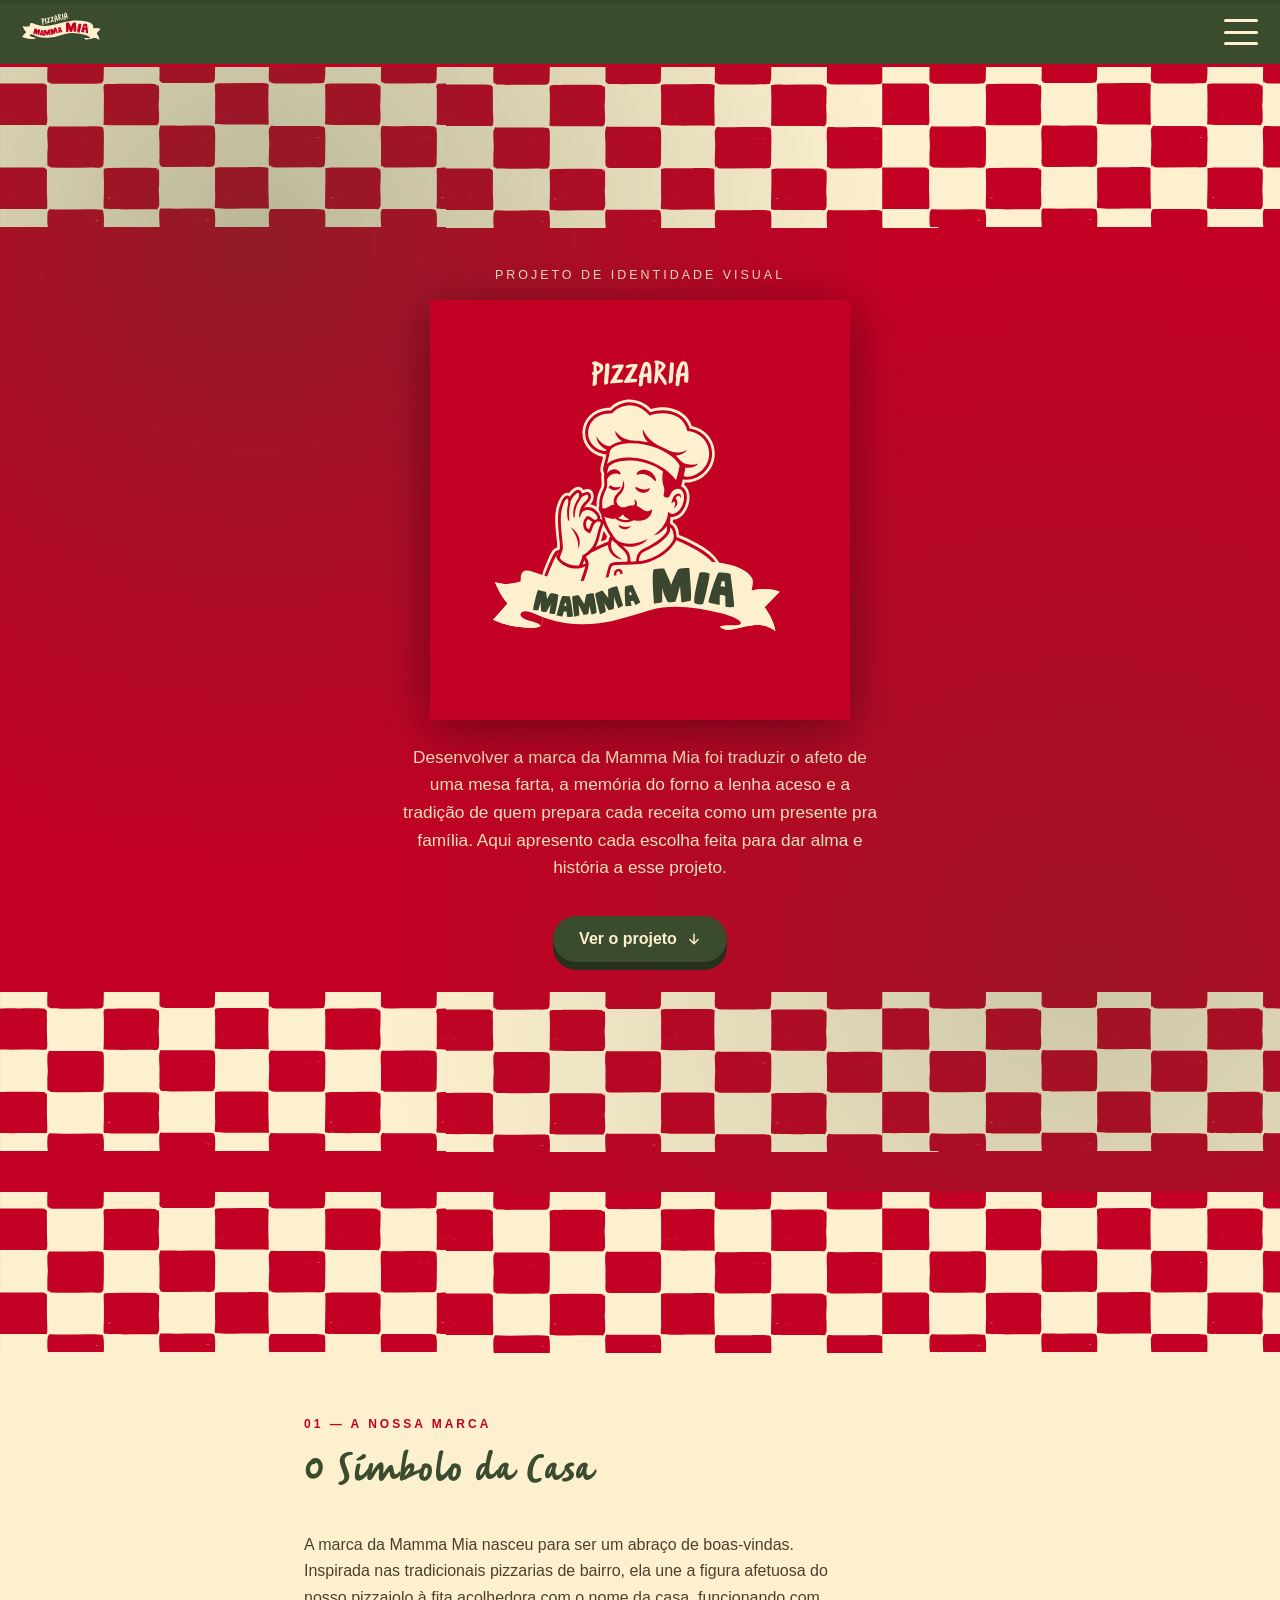
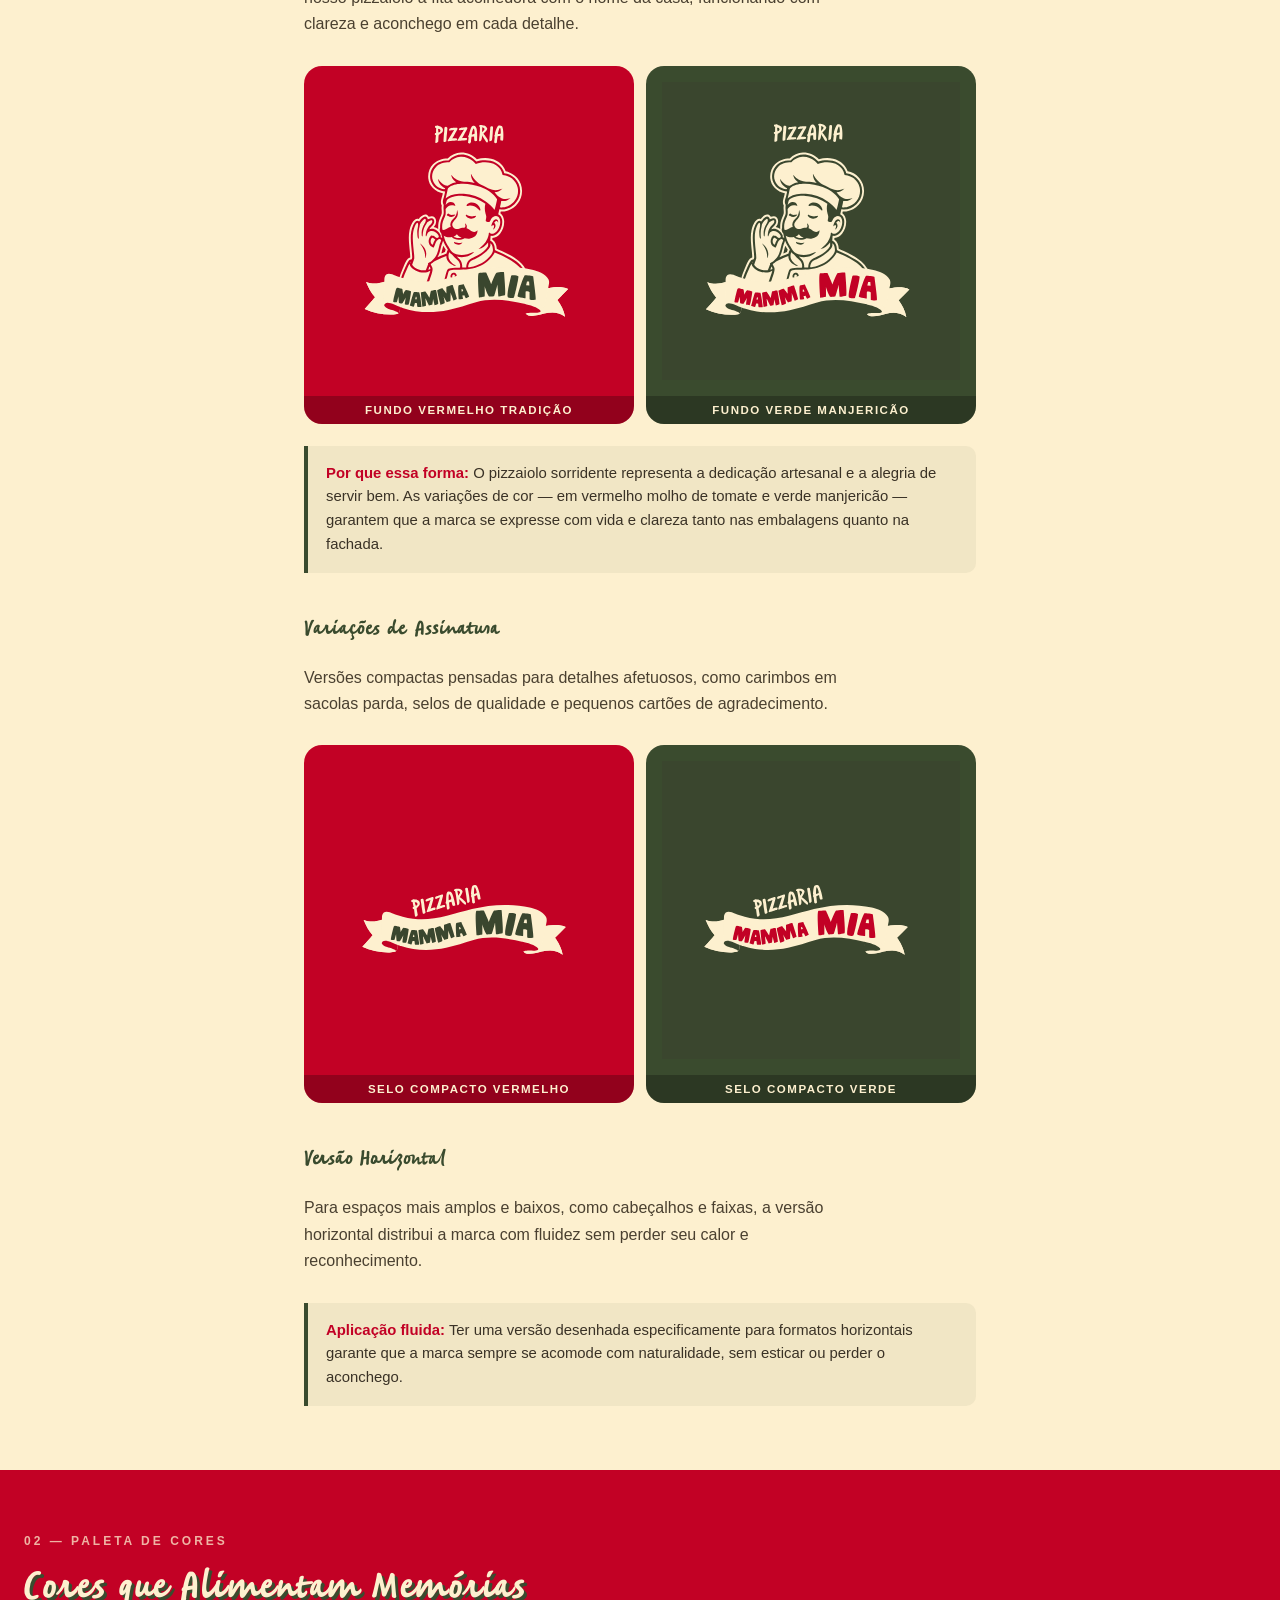
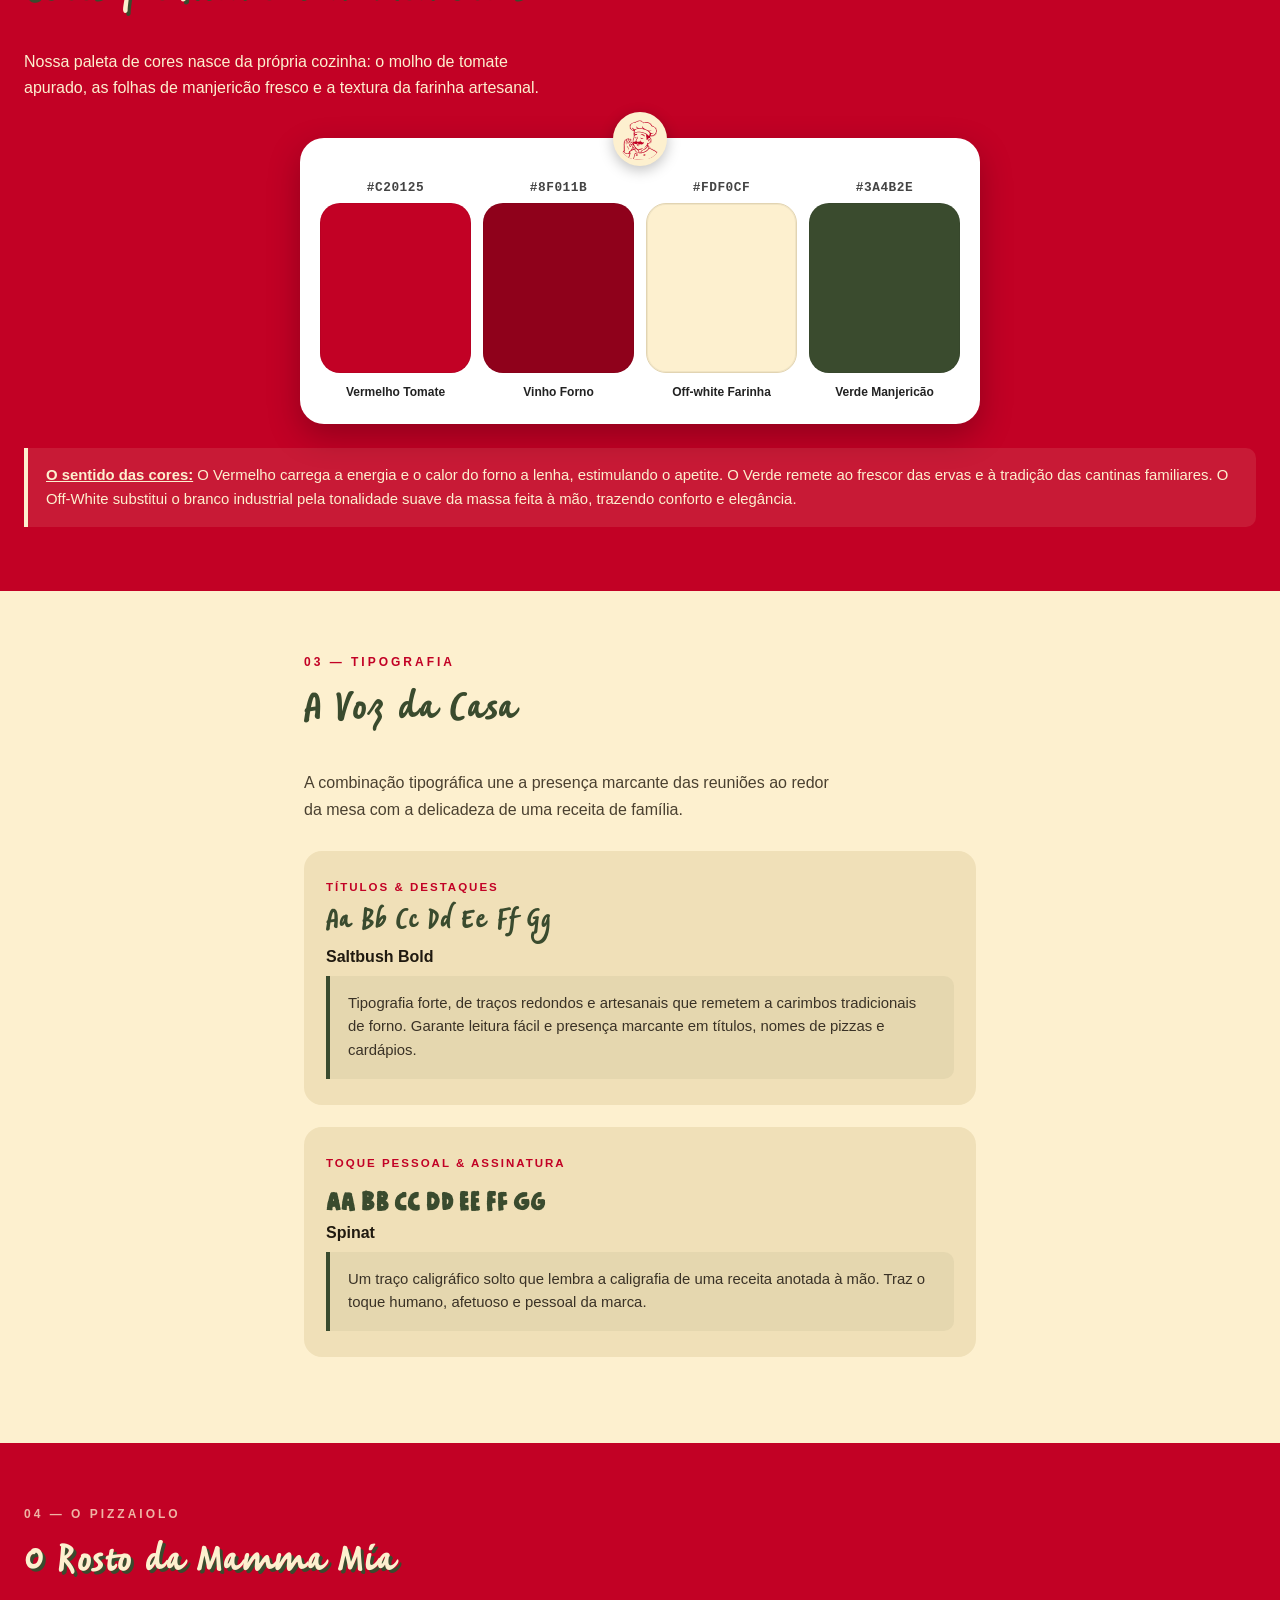
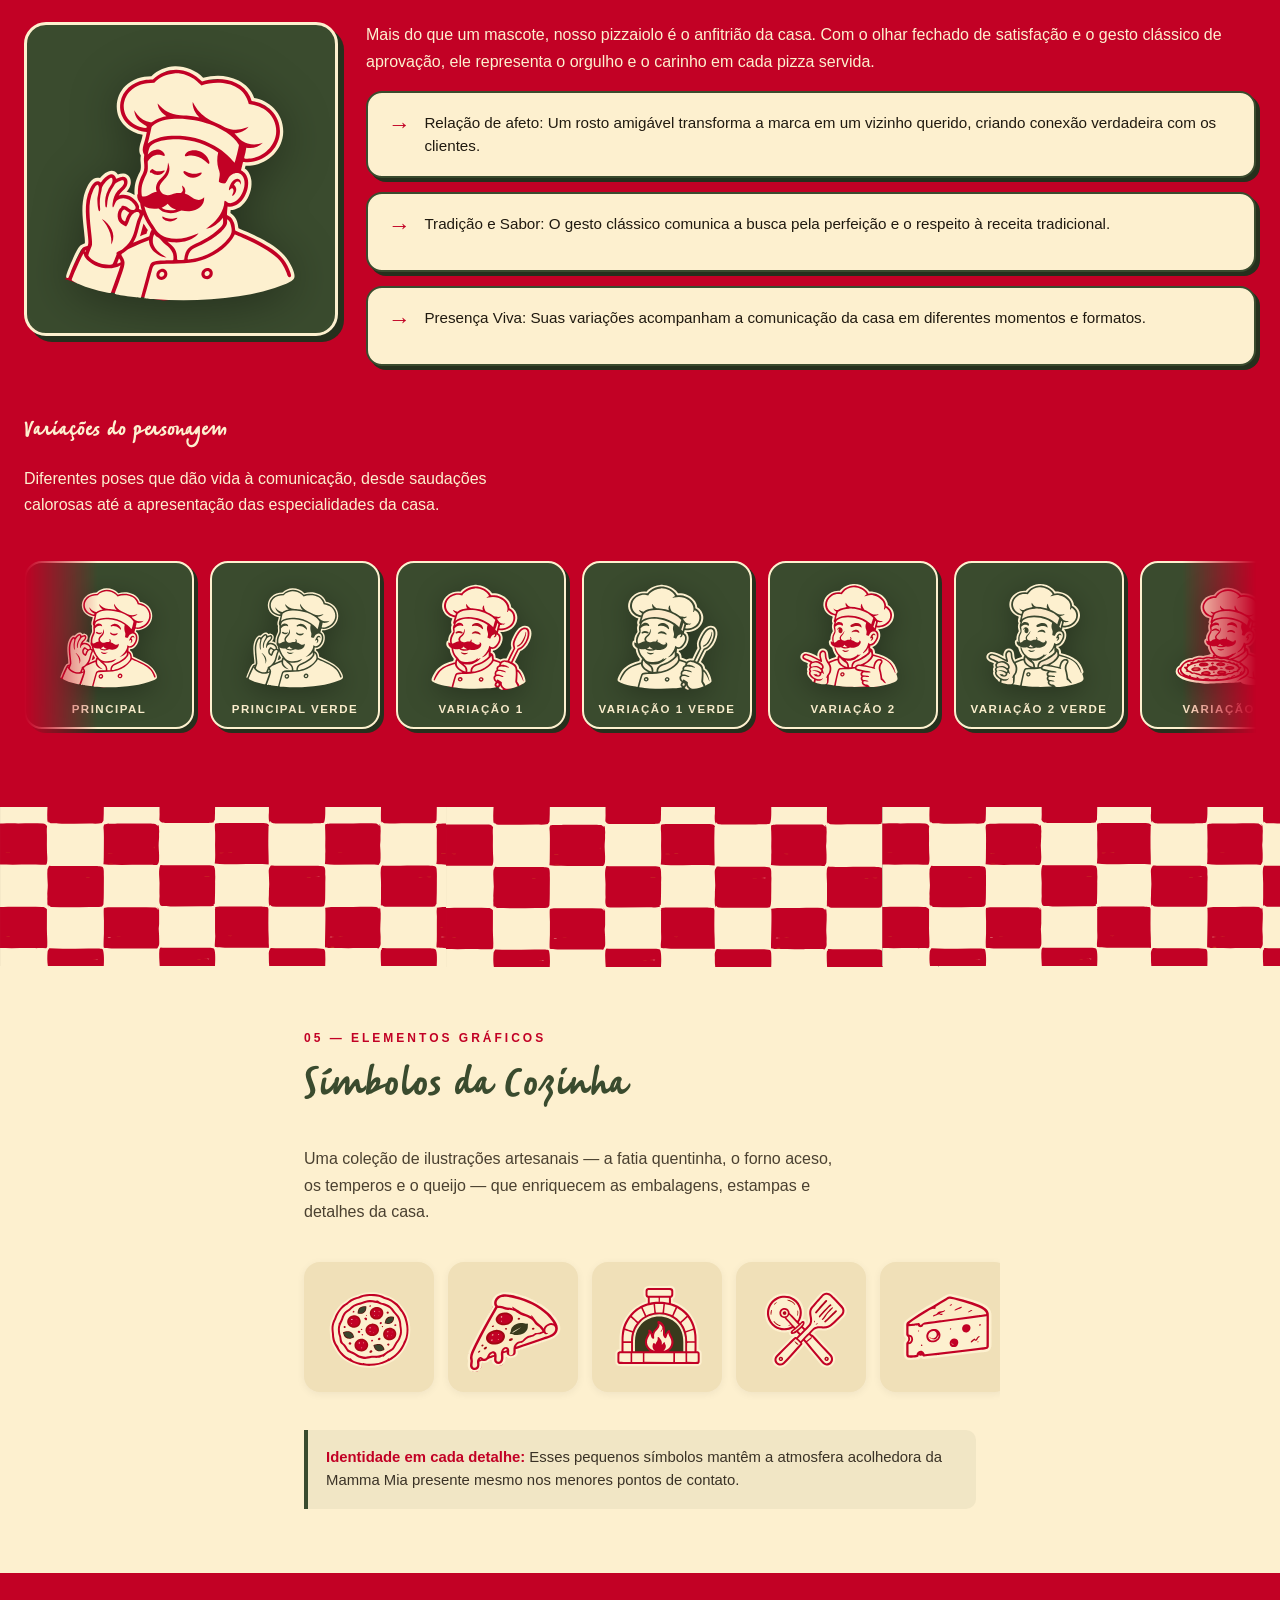
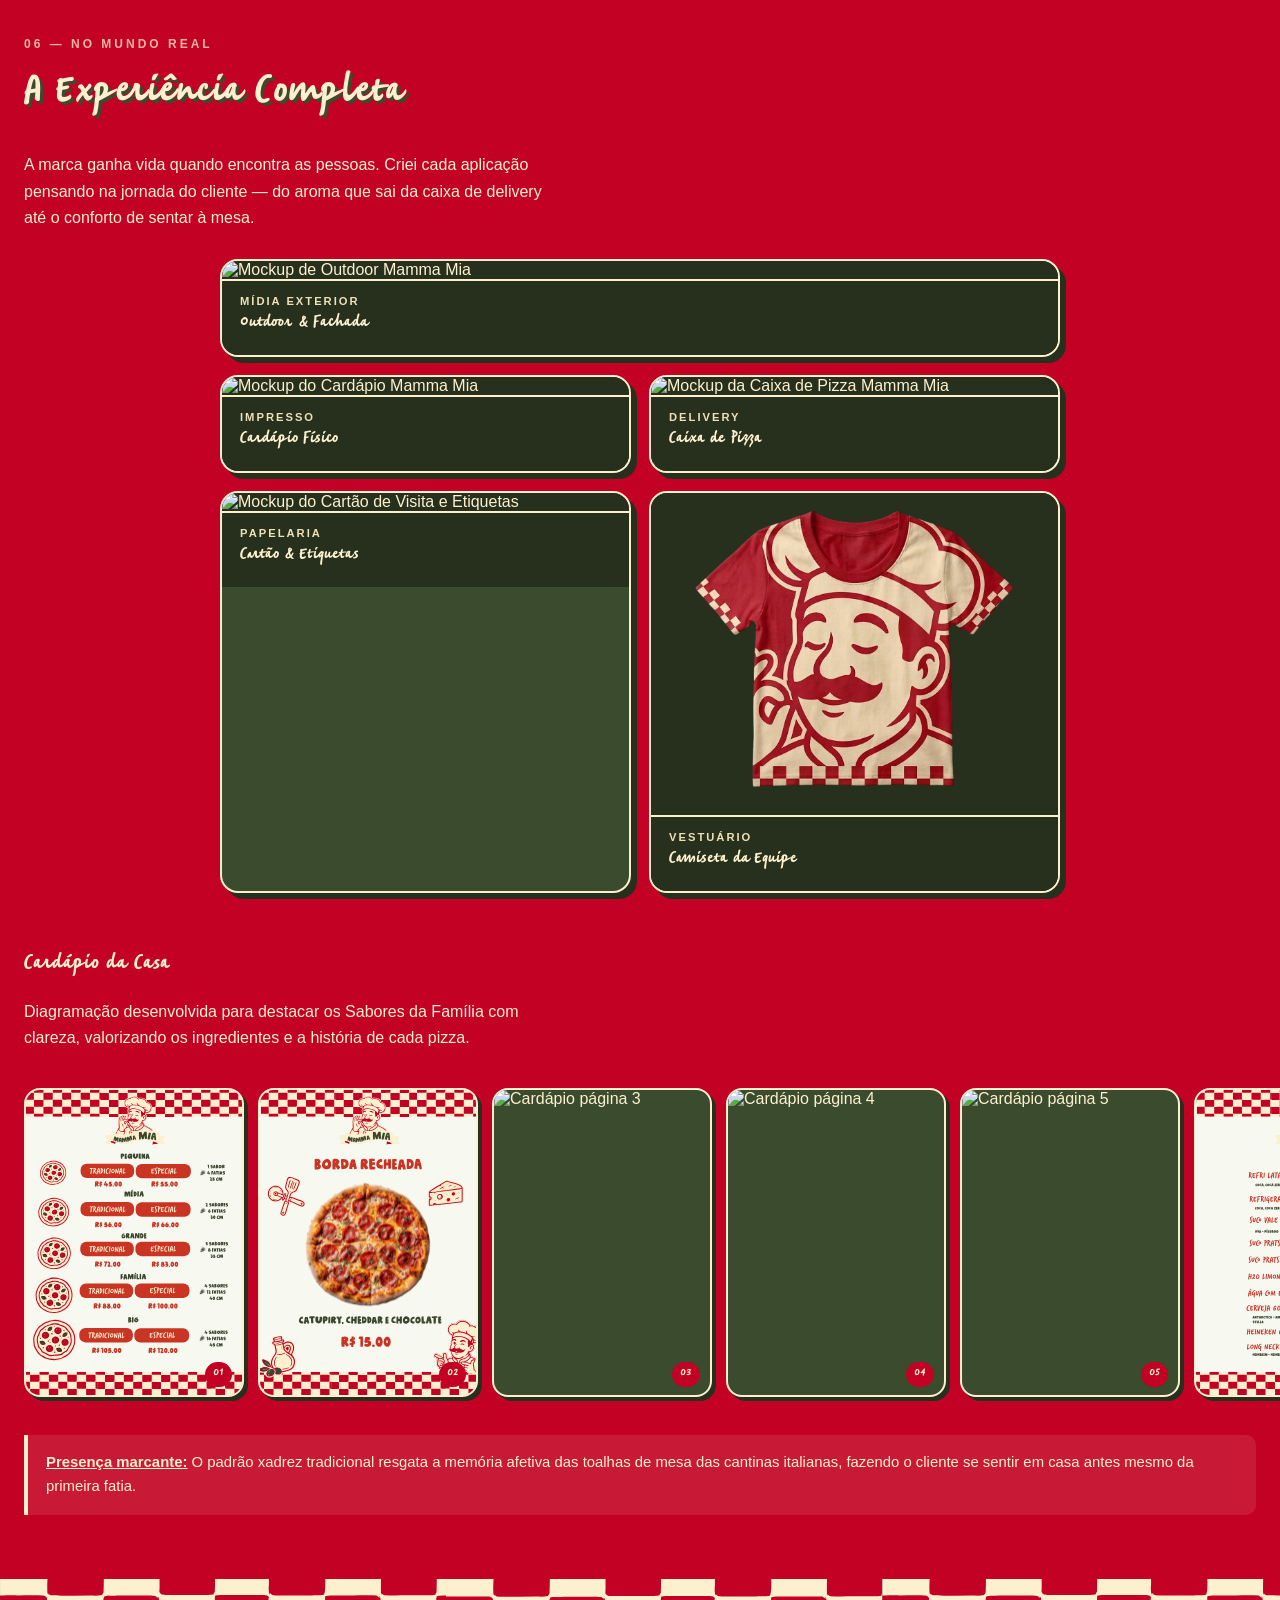
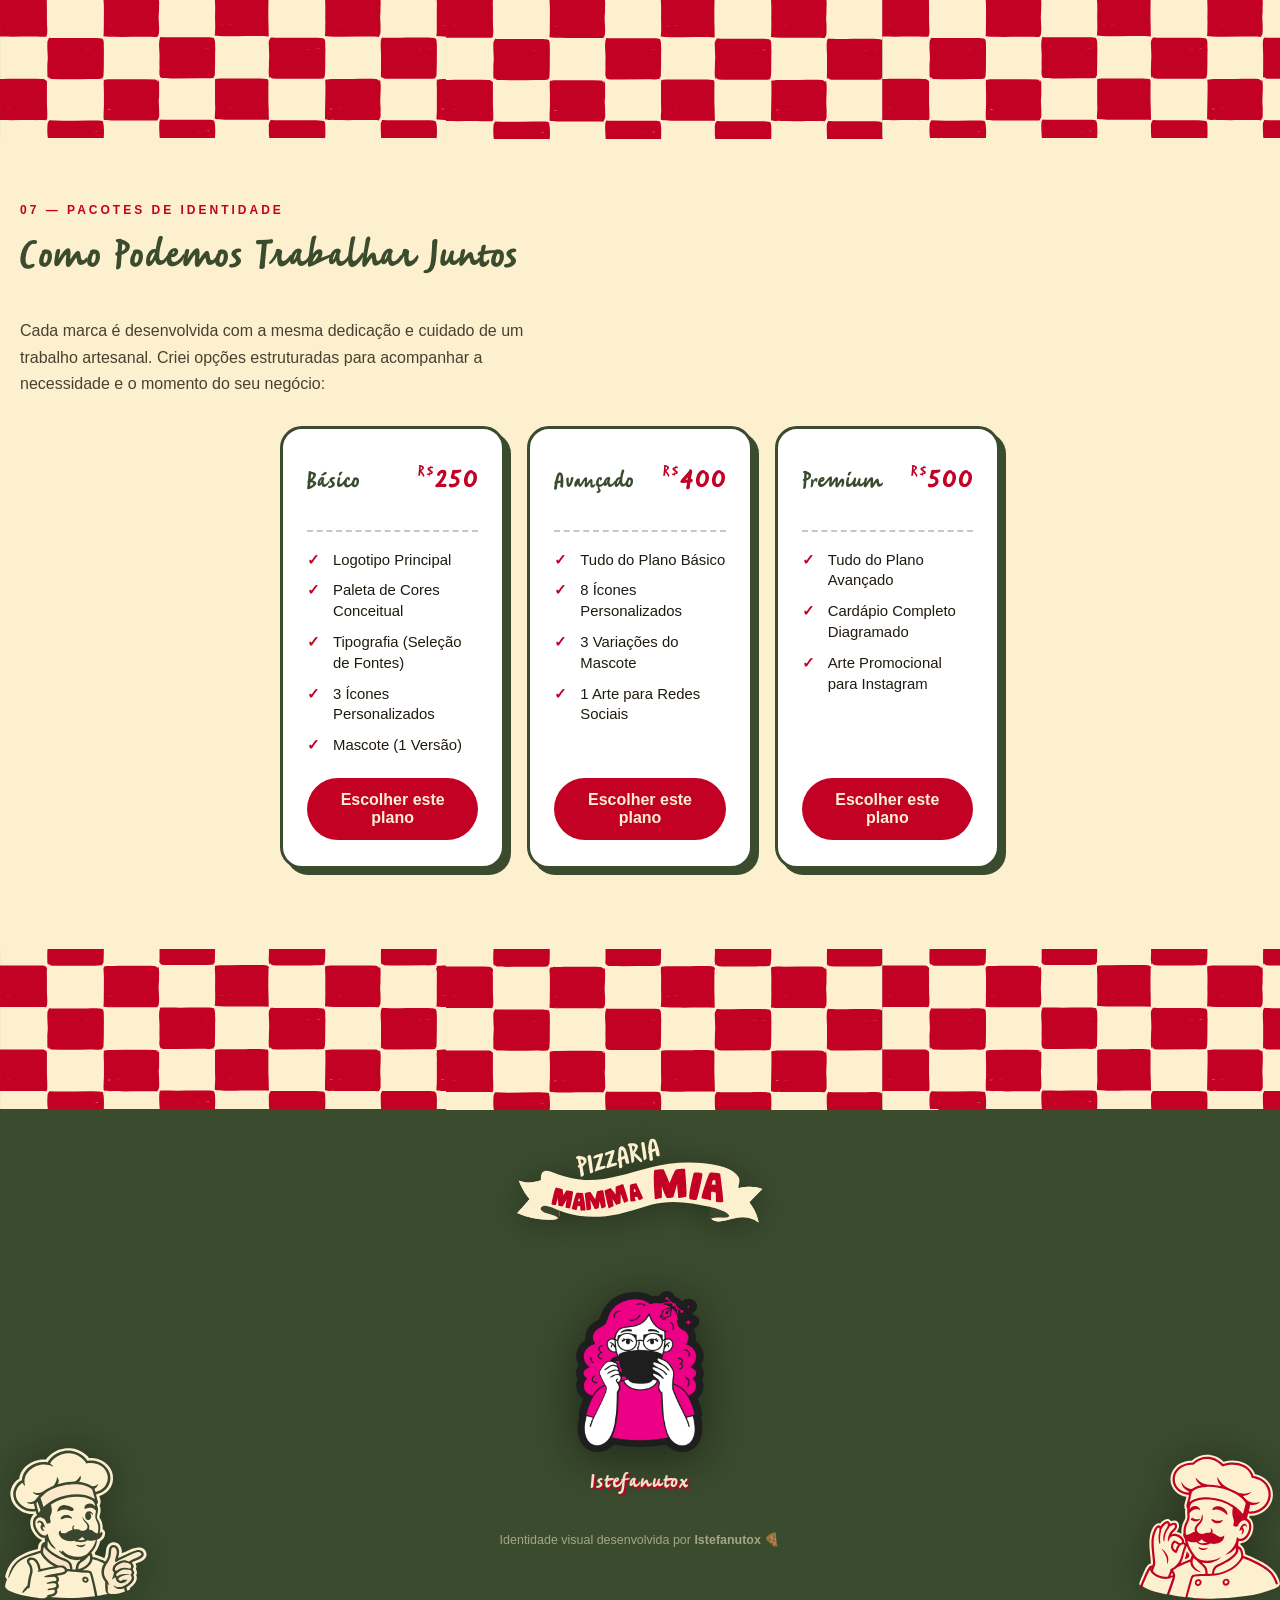
==== html/index.html @ 5969790a "first commit" ====
<!DOCTYPE html>
<html lang="pt-BR">
<head>
<meta charset="UTF-8">
<meta name="viewport" content="width=device-width, initial-scale=1.0, viewport-fit=cover">
<title>Mamma Mia — Identidade Visual</title>
<link rel="stylesheet" href="../css/styles.css">
</head>
<body>

<!-- barra de progresso de leitura -->
<div class="progress-bar"><div class="progress-fill" id="progressFill"></div></div>

<!-- NAV -->
<header class="nav">
  <a href="#intro" class="nav-brand">
    <img src="../imagens/variaçãoLogo2Componentes.svg" alt="Logo Mamma Mia" class="nav-brand-logo">
  </a>
  <button class="nav-toggle" id="navToggle" aria-label="Abrir menu">
    <span></span><span></span><span></span>
  </button>
</header>

<nav class="nav-drawer" id="navDrawer">
  <a href="#intro" data-nav>Intro</a>
  <a href="#logo" data-nav>Logo</a>
  <a href="#paleta" data-nav>Paleta</a>
  <a href="#fontes" data-nav>Fontes</a>
  <a href="#mascote" data-nav>Mascote</a>
  <a href="#simbolos" data-nav>Símbolos</a>
  <a href="#aplicacoes" data-nav>Aplicações</a>
  <a href="#planos" data-nav>Planos</a>
  <a href="#contato" data-nav>Contato</a>
</nav>

<!-- HERO -->
<section class="hero" id="intro">
  <div class="quadriculado-divider hero-quad-top">
    <img src="../imagens/quadriculado.svg" alt="Quadriculado oficial" class="quadriculado-img">
  </div>
  <div class="hero-content">
    <p class="eyebrow">Projeto de Identidade Visual</p>
    <div class="hero-title-wrap">
      <img src="../imagens/LogoPrincipal.svg" alt="Mamma Mia Logo" class="hero-main-logo">
    </div>
    <p class="hero-sub">Desenvolver a marca da Mamma Mia foi traduzir o afeto de uma mesa farta, a memória do forno a lenha aceso e a tradição de quem prepara cada receita como um presente pra família. Aqui apresento cada escolha feita para dar alma e história a esse projeto.</p>
    <a href="#logo" class="btn-scroll">
      <span>Ver o projeto</span>
      <svg width="14" height="14" viewBox="0 0 24 24" fill="none"><path d="M12 4v16m0 0l-7-7m7 7l7-7" stroke="currentColor" stroke-width="2.5" stroke-linecap="round"/></svg>
    </a>
  </div>
  <div class="quadriculado-divider hero-quad-bottom">
    <img src="../imagens/quadriculado.svg" alt="Quadriculado oficial" class="quadriculado-img">
  </div>
</section>

<!-- DIVISOR QUADRICULADO -->
<div class="quadriculado-divider">
  <img src="../imagens/quadriculado.svg" alt="faixa decorativa quadriculada" class="quadriculado-img">
</div>

<main>

<!-- LOGO PRINCIPAL -->
<section class="block" id="logo">
  <p class="section-eyebrow">01 — A Nossa Marca</p>
  <h2 class="section-title">O Símbolo da Casa</h2>
  <p class="section-text">A marca da Mamma Mia nasceu para ser um abraço de boas-vindas. Inspirada nas tradicionais pizzarias de bairro, ela une a figura afetuosa do nosso pizzaiolo à fita acolhedora com o nome da casa, funcionando com clareza e aconchego em cada detalhe.</p>

  <div class="split-frame">
    <div class="logo-frame light-bg">
      <img src="../imagens/LogoPrincipal.svg" alt="Logo Mamma Mia sobre fundo vermelho">
      <span class="frame-label">Fundo Vermelho Tradição</span>
    </div>
    <div class="logo-frame dark-bg">
      <img src="../imagens/LogoSecundária.svg" alt="Logo Mamma Mia sobre fundo verde">
      <span class="frame-label">Fundo Verde Manjericão</span>
    </div>
  </div>

  <p class="justificativa">
    <strong>Por que essa forma:</strong> O pizzaiolo sorridente representa a dedicação artesanal e a alegria de servir bem. As variações de cor — em vermelho molho de tomate e verde manjericão — garantem que a marca se expresse com vida e clareza tanto nas embalagens quanto na fachada.
  </p>

  <h3 class="sub-title">Variações de Assinatura</h3>
  <p class="section-text">Versões compactas pensadas para detalhes afetuosos, como carimbos em sacolas parda, selos de qualidade e pequenos cartões de agradecimento.</p>

  <div class="variacoes-grid">
    <div class="variacao-frame red-bg">
      <img src="../imagens/VariaçãodeLogo.svg" alt="Variação de logo — fundo vermelho">
      <span class="frame-label">Selo Compacto Vermelho</span>
    </div>
    <div class="variacao-frame green-bg">
      <img src="../imagens/Variaçãodelogo2.svg" alt="Variação de logo 2 — fundo verde">
      <span class="frame-label">Selo Compacto Verde</span>
    </div>
  </div>

  <h3 class="sub-title">Versão Horizontal</h3>
  <p class="section-text">Para espaços mais amplos e baixos, como cabeçalhos e faixas, a versão horizontal distribui a marca com fluidez sem perder seu calor e reconhecimento.</p>

  <p class="justificativa">
    <strong>Aplicação fluida:</strong> Ter uma versão desenhada especificamente para formatos horizontais garante que a marca sempre se acomode com naturalidade, sem esticar ou perder o aconchego.
  </p>
</section>

<!-- PALETA -->
<section class="block alt" id="paleta">
  <p class="section-eyebrow">02 — Paleta de Cores</p>
  <h2 class="section-title">Cores que Alimentam Memórias</h2>
  <p class="section-text">Nossa paleta de cores nasce da própria cozinha: o molho de tomate apurado, as folhas de manjericão fresco e a textura da farinha artesanal.</p>

  <div class="palette-card-wrapper">
    <div class="palette-avatar">
      <img src="../imagens/PersonagemPrincipal.svg" alt="Mascote Pizzaiolo Mamma Mia">
    </div>
    <div class="palette-card">
      <div class="palette-columns">
        <div class="palette-col">
          <span class="palette-code">#C20125</span>
          <div class="palette-pill" style="background:#C20125"></div>
          <span class="palette-name">Vermelho Tomate</span>
        </div>
        <div class="palette-col">
          <span class="palette-code">#8F011B</span>
          <div class="palette-pill" style="background:#8F011B"></div>
          <span class="palette-name">Vinho Forno</span>
        </div>
        <div class="palette-col">
          <span class="palette-code">#FDF0CF</span>
          <div class="palette-pill" style="background:#FDF0CF; border: 1px solid #e2d4b2;"></div>
          <span class="palette-name">Off-white Farinha</span>
        </div>
        <div class="palette-col">
          <span class="palette-code">#3A4B2E</span>
          <div class="palette-pill" style="background:#3A4B2E"></div>
          <span class="palette-name">Verde Manjericão</span>
        </div>
      </div>
    </div>
  </div>

  <p class="justificativa">
    <strong>O sentido das cores:</strong> O Vermelho carrega a energia e o calor do forno a lenha, estimulando o apetite. O Verde remete ao frescor das ervas e à tradição das cantinas familiares. O Off-White substitui o branco industrial pela tonalidade suave da massa feita à mão, trazendo conforto e elegância.
  </p>
</section>

<!-- FONTES -->
<section class="block" id="fontes">
  <p class="section-eyebrow">03 — Tipografia</p>
  <h2 class="section-title">A Voz da Casa</h2>
  <p class="section-text">A combinação tipográfica une a presença marcante das reuniões ao redor da mesa com a delicadeza de uma receita de família.</p>

  <div class="type-card">
    <span class="type-tag">Títulos & Destaques</span>
    <p class="type-sample saltbush">Aa Bb Cc Dd Ee Ff Gg</p>
    <p class="type-name">Saltbush Bold</p>
    <p class="justificativa">Tipografia forte, de traços redondos e artesanais que remetem a carimbos tradicionais de forno. Garante leitura fácil e presença marcante em títulos, nomes de pizzas e cardápios.</p>
  </div>

  <div class="type-card">
    <span class="type-tag">Toque Pessoal & Assinatura</span>
    <p class="type-sample spinat">Aa Bb Cc Dd Ee Ff Gg</p>
    <p class="type-name">Spinat</p>
    <p class="justificativa">Um traço caligráfico solto que lembra a caligrafia de uma receita anotada à mão. Traz o toque humano, afetuoso e pessoal da marca.</p>
  </div>
</section>

<!-- MASCOTE -->
<section class="block alt" id="mascote">
  <p class="section-eyebrow">04 — O Pizzaiolo</p>
  <h2 class="section-title">O Rosto da Mamma Mia</h2>

  <!-- Personagem principal destacado -->
  <div class="mascote-hero">
    <div class="mascote-main-wrap">
      <img src="../imagens/PersonagemPrincipal.svg" alt="Chef mascote da Mamma Mia — versão principal" class="mascote-main-img">
    </div>
    <div class="mascote-main-info">
      <p class="mascote-desc">Mais do que um mascote, nosso pizzaiolo é o anfitrião da casa. Com o olhar fechado de satisfação e o gesto clássico de aprovação, ele representa o orgulho e o carinho em cada pizza servida.</p>
      <div class="reason-grid">
        <div class="reason-card">
          <span class="reason-num">→</span>
          <p>Relação de afeto: Um rosto amigável transforma a marca em um vizinho querido, criando conexão verdadeira com os clientes.</p>
        </div>
        <div class="reason-card">
          <span class="reason-num">→</span>
          <p>Tradição e Sabor: O gesto clássico comunica a busca pela perfeição e o respeito à receita tradicional.</p>
        </div>
        <div class="reason-card">
          <span class="reason-num">→</span>
          <p>Presença Viva: Suas variações acompanham a comunicação da casa em diferentes momentos e formatos.</p>
        </div>
      </div>
    </div>
  </div>

  <!-- Variações do mascote em carrossel infinito -->
  <h3 class="sub-title">Variações do personagem</h3>
  <p class="section-text" style="color:var(--cream);">Diferentes poses que dão vida à comunicação, desde saudações calorosas até a apresentação das especialidades da casa.</p>

  <div class="mascote-infinite-carousel">
    <div class="mascote-infinite-track">
      <!-- Conjunto 1 -->
      <div class="mascote-card">
        <img src="../imagens/PersonagemPrincipal.svg" alt="Mascote Principal">
        <span class="mascote-label">Principal</span>
      </div>
      <div class="mascote-card">
        <img src="../imagens/PersonagemPrincipalVerde.svg" alt="Mascote Principal Verde">
        <span class="mascote-label">Principal Verde</span>
      </div>
      <div class="mascote-card">
        <img src="../imagens/PersonagemVariação1.svg" alt="Mascote Variação 1">
        <span class="mascote-label">Variação 1</span>
      </div>
      <div class="mascote-card">
        <img src="../imagens/PersonagemVariação1Verde.svg" alt="Mascote Variação 1 Verde">
        <span class="mascote-label">Variação 1 Verde</span>
      </div>
      <div class="mascote-card">
        <img src="../imagens/PersonagemVariação2.svg" alt="Mascote Variação 2">
        <span class="mascote-label">Variação 2</span>
      </div>
      <div class="mascote-card">
        <img src="../imagens/PersonagemVariação2Verde.svg" alt="Mascote Variação 2 Verde">
        <span class="mascote-label">Variação 2 Verde</span>
      </div>
      <div class="mascote-card">
        <img src="../imagens/PersonagemVariação3.svg" alt="Mascote Variação 3">
        <span class="mascote-label">Variação 3</span>
      </div>
      <div class="mascote-card">
        <img src="../imagens/PersonagemVariação3Verde.svg" alt="Mascote Variação 3 Verde">
        <span class="mascote-label">Variação 3 Verde</span>
      </div>

      <!-- Conjunto 2 (Duplicado para loop contínuo e infinito) -->
      <div class="mascote-card" aria-hidden="true">
        <img src="../imagens/PersonagemPrincipal.svg" alt="">
        <span class="mascote-label">Principal</span>
      </div>
      <div class="mascote-card" aria-hidden="true">
        <img src="../imagens/PersonagemPrincipalVerde.svg" alt="">
        <span class="mascote-label">Principal Verde</span>
      </div>
      <div class="mascote-card" aria-hidden="true">
        <img src="../imagens/PersonagemVariação1.svg" alt="">
        <span class="mascote-label">Variação 1</span>
      </div>
      <div class="mascote-card" aria-hidden="true">
        <img src="../imagens/PersonagemVariação1Verde.svg" alt="">
        <span class="mascote-label">Variação 1 Verde</span>
      </div>
      <div class="mascote-card" aria-hidden="true">
        <img src="../imagens/PersonagemVariação2.svg" alt="">
        <span class="mascote-label">Variação 2</span>
      </div>
      <div class="mascote-card" aria-hidden="true">
        <img src="../imagens/PersonagemVariação2Verde.svg" alt="">
        <span class="mascote-label">Variação 2 Verde</span>
      </div>
      <div class="mascote-card" aria-hidden="true">
        <img src="../imagens/PersonagemVariação3.svg" alt="">
        <span class="mascote-label">Variação 3</span>
      </div>
      <div class="mascote-card" aria-hidden="true">
        <img src="../imagens/PersonagemVariação3Verde.svg" alt="">
        <span class="mascote-label">Variação 3 Verde</span>
      </div>
    </div>
  </div>
</section>

<!-- DIVISOR QUADRICULADO -->
<div class="quadriculado-divider">
  <img src="../imagens/quadriculado.svg" alt="faixa decorativa quadriculada" class="quadriculado-img">
</div>

<!-- SÍMBOLOS DE APOIO -->
<section class="block" id="simbolos">
  <p class="section-eyebrow">05 — Elementos Gráficos</p>
  <h2 class="section-title">Símbolos da Cozinha</h2>
  <p class="section-text">Uma coleção de ilustrações artesanais — a fatia quentinha, o forno aceso, os temperos e o queijo — que enriquecem as embalagens, estampas e detalhes da casa.</p>

  <div class="simbolos-scroll">
    <div class="simbolos-track">
      <div class="simbolo-item"><img src="../imagens/SimboloApoio1.svg" alt="Símbolo de apoio 1"></div>
      <div class="simbolo-item"><img src="../imagens/SimboloApoio2.svg" alt="Símbolo de apoio 2"></div>
      <div class="simbolo-item"><img src="../imagens/SimboloApoio3.svg" alt="Símbolo de apoio 3"></div>
      <div class="simbolo-item"><img src="../imagens/SimboloApoio4.svg" alt="Símbolo de apoio 4"></div>
      <div class="simbolo-item"><img src="../imagens/SimboloApoio5.svg" alt="Símbolo de apoio 5"></div>
      <div class="simbolo-item"><img src="../imagens/SimboloApoio6.svg" alt="Símbolo de apoio 6"></div>
      <div class="simbolo-item"><img src="../imagens/SimboloApoio7.svg" alt="Símbolo de apoio 7"></div>
      <div class="simbolo-item"><img src="../imagens/SimboloApoio8.svg" alt="Símbolo de apoio 8"></div>
      <div class="simbolo-item"><img src="../imagens/SimboloApoio9.svg" alt="Símbolo de apoio 9"></div>
      <div class="simbolo-item"><img src="../imagens/Simboloapoio10.svg" alt="Símbolo de apoio 10"></div>
      <div class="simbolo-item"><img src="../imagens/SimboloApoio11.svg" alt="Símbolo de apoio 11"></div>
    </div>
  </div>

  <p class="justificativa">
    <strong>Identidade em cada detalhe:</strong> Esses pequenos símbolos mantêm a atmosfera acolhedora da Mamma Mia presente mesmo nos menores pontos de contato.
  </p>
</section>

<!-- APLICAÇÕES & MOCKUPS -->
<section class="block alt" id="aplicacoes">
  <p class="section-eyebrow">06 — No Mundo Real</p>
  <h2 class="section-title">A Experiência Completa</h2>
  <p class="section-text" style="color:var(--cream);">A marca ganha vida quando encontra as pessoas. Criei cada aplicação pensando na jornada do cliente — do aroma que sai da caixa de delivery até o conforto de sentar à mesa.</p>

  <div class="mockups-showcase">
    <!-- Mockup de destaque (Outdoor) -->
    <div class="mockup-card wide">
      <div class="mockup-img-wrap">
        <img src="../imagens/outdoor.png" alt="Mockup de Outdoor Mamma Mia" class="mockup-img" loading="lazy">
      </div>
      <div class="mockup-caption">
        <span class="mockup-tag">Mídia Exterior</span>
        <span class="mockup-title">Outdoor & Fachada</span>
      </div>
    </div>

    <!-- Grade com os outros 4 mockups -->
    <div class="mockups-grid-2x2">
      <div class="mockup-card">
        <div class="mockup-img-wrap">
          <img src="../imagens/cardápio.png" alt="Mockup do Cardápio Mamma Mia" class="mockup-img" loading="lazy">
        </div>
        <div class="mockup-caption">
          <span class="mockup-tag">Impresso</span>
          <span class="mockup-title">Cardápio Físico</span>
        </div>
      </div>

      <div class="mockup-card">
        <div class="mockup-img-wrap">
          <img src="../imagens/caixaPizza.png" alt="Mockup da Caixa de Pizza Mamma Mia" class="mockup-img" loading="lazy">
        </div>
        <div class="mockup-caption">
          <span class="mockup-tag">Delivery</span>
          <span class="mockup-title">Caixa de Pizza</span>
        </div>
      </div>

      <div class="mockup-card">
        <div class="mockup-img-wrap">
          <img src="../imagens/cartão.png" alt="Mockup do Cartão de Visita e Etiquetas" class="mockup-img" loading="lazy">
        </div>
        <div class="mockup-caption">
          <span class="mockup-tag">Papelaria</span>
          <span class="mockup-title">Cartão & Etiquetas</span>
        </div>
      </div>

      <div class="mockup-card">
        <div class="mockup-img-wrap">
          <img src="../imagens/camiseta.png" alt="Mockup de Camiseta Mamma Mia" class="mockup-img" loading="lazy">
        </div>
        <div class="mockup-caption">
          <span class="mockup-tag">Vestuário</span>
          <span class="mockup-title">Camiseta da Equipe</span>
        </div>
      </div>
    </div>
  </div>

  <!-- Cardápios SVG em grade -->
  <h3 class="sub-title" style="color:var(--cream); margin-top:54px;">Cardápio da Casa</h3>
  <p class="section-text" style="color:var(--cream);">Diagramação desenvolvida para destacar os Sabores da Família com clareza, valorizando os ingredientes e a história de cada pizza.</p>

  <div class="cardapio-scroll">
    <div class="cardapio-track">
      <div class="cardapio-item">
        <img src="../imagens/Cardápio1.svg" alt="Cardápio página 1">
        <span class="cardapio-num">01</span>
      </div>
      <div class="cardapio-item">
        <img src="../imagens/Cardápio2.svg" alt="Cardápio página 2">
        <span class="cardapio-num">02</span>
      </div>
      <div class="cardapio-item">
        <img src="../imagens/Cardápio3.svg" alt="Cardápio página 3">
        <span class="cardapio-num">03</span>
      </div>
      <div class="cardapio-item">
        <img src="../imagens/Cardápio4.svg" alt="Cardápio página 4">
        <span class="cardapio-num">04</span>
      </div>
      <div class="cardapio-item">
        <img src="../imagens/Cardápio5.svg" alt="Cardápio página 5">
        <span class="cardapio-num">05</span>
      </div>
      <div class="cardapio-item">
        <img src="../imagens/Cardápio6.svg" alt="Cardápio página 6">
        <span class="cardapio-num">06</span>
      </div>
      <div class="cardapio-item">
        <img src="../imagens/Cardápio7.svg" alt="Cardápio página 7">
        <span class="cardapio-num">07</span>
      </div>
    </div>
  </div>

  <p class="justificativa">
    <strong>Presença marcante:</strong> O padrão xadrez tradicional resgata a memória afetiva das toalhas de mesa das cantinas italianas, fazendo o cliente se sentir em casa antes mesmo da primeira fatia.
  </p>
</section>

<!-- DIVISOR QUADRICULADO -->
<div class="quadriculado-divider">
  <img src="../imagens/quadriculado.svg" alt="faixa decorativa quadriculada" class="quadriculado-img">
</div>

<!-- PLANOS -->
<section class="block plans" id="planos">
  <p class="section-eyebrow">07 — Pacotes de Identidade</p>
  <h2 class="section-title">Como Podemos Trabalhar Juntos</h2>
  <p class="section-text">Cada marca é desenvolvida com a mesma dedicação e cuidado de um trabalho artesanal. Criei opções estruturadas para acompanhar a necessidade e o momento do seu negócio:</p>

  <div class="plan-cards">

    <div class="plan-card">
      <div class="plan-head">
        <span class="plan-name">Básico</span>
        <span class="plan-price"><small>R$</small>250</span>
      </div>
      <ul class="plan-list">
        <li>Logotipo Principal</li>
        <li>Paleta de Cores Conceitual</li>
        <li>Tipografia (Seleção de Fontes)</li>
        <li>3 Ícones Personalizados</li>
        <li>Mascote (1 Versão)</li>
      </ul>
      <a href="#contato" class="plan-cta">Escolher este plano</a>
    </div>

    <div class="plan-card">
      <div class="plan-head">
        <span class="plan-name">Avançado</span>
        <span class="plan-price"><small>R$</small>400</span>
      </div>
      <ul class="plan-list">
        <li>Tudo do Plano Básico</li>
        <li>8 Ícones Personalizados</li>
        <li>3 Variações do Mascote</li>
        <li>1 Arte para Redes Sociais</li>
      </ul>
      <a href="#contato" class="plan-cta">Escolher este plano</a>
    </div>

    <div class="plan-card">
      <div class="plan-head">
        <span class="plan-name">Premium</span>
        <span class="plan-price"><small>R$</small>500</span>
      </div>
      <ul class="plan-list">
        <li>Tudo do Plano Avançado</li>
        <li>Cardápio Completo Diagramado</li>
        <li>Arte Promocional para Instagram</li>
      </ul>
      <a href="#contato" class="plan-cta">Escolher este plano</a>
    </div>

  </div>
</section>

<!-- CONTATO / FOOTER -->
<footer class="footer" id="contato">
  <!-- quadriculado no topo do footer -->
  <div class="footer-quad-top">
    <img src="../imagens/quadriculado.svg" alt="" aria-hidden="true" class="quadriculado-img">
  </div>

  <!-- personagens decorativos -->
  <div class="footer-mascotes">
    <img src="../imagens/PersonagemVariação2Verde.svg" alt="" aria-hidden="true" class="footer-mascote footer-mascote--left">
    <img src="../imagens/PersonagemPrincipal.svg" alt="" aria-hidden="true" class="footer-mascote footer-mascote--right">
  </div>

  <div class="footer-inner">
    <!-- logo variação 2 componentes no rodapé -->
    <div class="footer-logo-wrap">
      <img src="../imagens/variaçãoLogo2Componentes.svg" alt="Logo Mamma Mia Variação 2 Componentes" class="footer-logo">
    </div>

    <!-- personagem logo e assinatura Istefanutox -->
    <div class="footer-character-wrap">
      <img src="../imagens/personagemLogo.png" alt="Istefanutox - Personagem Logo" class="footer-character-img">
      <span class="footer-author-name">Istefanutox</span>
    </div>

    <p class="footer-credit">Identidade visual desenvolvida por <strong>Istefanutox</strong> 🍕</p>
  </div>
</footer>

</main>

<script src="../javaScript/script.js"></script>
</body>
</html>
---- css/styles.css ----
/* ============ FONTES ============ */
@font-face {
  font-family: 'Saltbush';
  src: url('../Fontes/Saltbush-Bold.otf') format('opentype');
  font-weight: 700;
  font-display: swap;
}
@font-face {
  font-family: 'Spinat';
  src: url('../Fontes/Spinat.otf') format('opentype');
  font-weight: 400;
  font-display: swap;
}

/* ============ TOKENS ============ */
:root{
  --red: #C20125;
  --red-dark: #8f011b;
  --cream: #FDF0CF;
  --cream-dim: #f0e0b8;
  --green: #3A4B2E;
  --green-dark: #26301d;
  --ink: #201a10;

  --display: 'Saltbush', 'Arial Black', sans-serif;
  --script: 'Spinat', cursive;
  --body: 'Poppins', 'Segoe UI', sans-serif;

  --radius: 18px;
  --gap: 20px;
}

*{ box-sizing: border-box; }
html{ scroll-behavior: smooth; }

body{
  margin:0;
  font-family: var(--body);
  background: var(--cream);
  color: var(--ink);
  -webkit-font-smoothing: antialiased;
  overflow-x: hidden;
}

img{ max-width:100%; display:block; }

/* ============ PROGRESS BAR ============ */
.progress-bar{
  position: fixed; top:0; left:0; width:100%; height:3px;
  background: rgba(0,0,0,.08); z-index: 999;
}
.progress-fill{
  height:100%; width:0%;
  background: var(--red);
  transition: width .1s linear;
}

/* ============ NAV ============ */
.nav{
  position: sticky; top:0; z-index: 500;
  display:flex; align-items:center; justify-content:space-between;
  padding: 10px 20px;
  background: var(--green);
  border-bottom: 3px solid var(--red);
}
.nav-brand{
  display:flex; align-items:center;
  text-decoration: none;
}
.nav-brand-logo{
  height: 44px;
  width: auto;
  object-fit: contain;
  border-radius: 4px;
  transition: transform .2s ease;
}
.nav-brand-logo:hover{
  transform: scale(1.05);
}

.nav-toggle{
  width: 38px; height: 34px;
  background:none; border:none;
  display:flex; flex-direction:column; justify-content: space-between;
  cursor:pointer; padding: 4px 2px;
}
.nav-toggle span{
  height:3px; width:100%; border-radius: 3px;
  background: var(--cream);
  transition: transform .3s ease, opacity .3s ease;
}
.nav-toggle.open span:nth-child(1){ transform: translateY(9px) rotate(45deg); }
.nav-toggle.open span:nth-child(2){ opacity:0; }
.nav-toggle.open span:nth-child(3){ transform: translateY(-9px) rotate(-45deg); }

.nav-drawer{
  position: fixed; inset: 0 0 0 auto; top: 0;
  width: min(78vw, 320px); height: 100vh;
  background: var(--red);
  background-image:
    repeating-conic-gradient(from 0deg, rgba(255,255,255,.05) 0% 25%, transparent 0% 50%);
  background-size: 26px 26px;
  transform: translateX(100%);
  transition: transform .4s cubic-bezier(.77,0,.18,1);
  z-index: 600;
  display:flex; flex-direction: column;
  padding: 90px 32px 32px;
  gap: 6px;
}
.nav-drawer.open{ transform: translateX(0); }
.nav-drawer a{
  font-family: var(--display);
  color: var(--cream);
  text-decoration:none;
  font-size: 1.4rem;
  padding: 10px 0;
  border-bottom: 1px solid rgba(253,240,207,.25);
}

/* ============ HERO ============ */
.hero{
  position: relative;
  background: var(--red);
  color: var(--cream);
  padding: 0 0 40px;
  text-align:center;
  overflow: hidden;
}
.hero::before{
  content:"";
  position:absolute; inset:0;
  background:
    radial-gradient(circle at 20% 15%, rgba(58,75,46,.35), transparent 45%),
    radial-gradient(circle at 85% 80%, rgba(58,75,46,.25), transparent 50%);
  pointer-events:none;
}

.hero-content{ position:relative; z-index:2; padding: 40px 24px 30px; }
.eyebrow{
  font-size: .78rem;
  letter-spacing: 3px;
  text-transform: uppercase;
  color: var(--cream-dim);
  margin: 0 0 18px;
}

.hero-title-wrap{
  display: flex;
  flex-direction: column;
  align-items: center;
  justify-content: center;
  margin: 0 0 24px;
}
.hero-title-wrap .script{
  display:block;
  font-family: var(--script);
  font-size: 2.3rem;
  color: var(--red);
  -webkit-text-stroke: .5px var(--cream);
  transform: rotate(-3deg);
  margin-bottom: -10px;
  z-index: 2;
}
.hero-main-logo{
  max-width: min(85vw, 360px);
  width: 100%;
  height: auto;
  filter: drop-shadow(0 10px 25px rgba(0,0,0,.4));
  transition: transform .3s ease;
}
.hero-main-logo:hover{
  transform: scale(1.03);
}

.hero-sub{
  max-width: 480px; margin: 0 auto 34px;
  font-size: .98rem; line-height: 1.6;
  color: var(--cream-dim);
}
.btn-scroll{
  display:inline-flex; align-items:center; gap:10px;
  background: var(--green);
  color: var(--cream);
  font-weight: 600;
  text-decoration:none;
  padding: 14px 26px;
  border-radius: 999px;
  box-shadow: 0 8px 0 var(--green-dark);
  transition: transform .15s ease, box-shadow .15s ease;
}
.btn-scroll:active{ transform: translateY(6px); box-shadow: 0 2px 0 var(--green-dark); }
.btn-scroll svg{ animation: bob 1.6s ease-in-out infinite; }
@keyframes bob{ 0%,100%{ transform: translateY(0);} 50%{ transform: translateY(4px);} }

/* ============ QUADRICULADO DIVISOR ============ */
.quadriculado-divider{
  width: 100%;
  overflow: hidden;
  line-height: 0;
  display: block;
}
.quadriculado-img{
  width: 100%;
  height: auto;
  display: block;
  min-height: 40px;
  object-fit: cover;
  object-position: left center;
}

/* ============ SECTIONS ============ */
.block{
  padding: 64px 24px;
  max-width: 720px;
  margin: 0 auto;
}
.block.alt{
  background: var(--red);
  color: var(--cream);
  max-width: none;
  padding: 64px 24px;
}
.block.alt .section-text,
.block.alt .justificativa{ color: var(--cream); }
.block.alt .section-title{ color: var(--cream); -webkit-text-stroke: 0; text-shadow: 3px 3px 0 var(--green); }
.block.alt .section-eyebrow{ color: rgba(253,240,207,.75); }

.section-eyebrow{
  font-size: .75rem; letter-spacing: 3px; text-transform: uppercase;
  color: var(--red); font-weight:700; margin: 0 0 10px;
}
.section-title{
  font-family: var(--display);
  font-size: 2.1rem;
  color: var(--green);
  margin: 0 0 18px;
  letter-spacing: .5px;
}
.sub-title{
  font-family: var(--display);
  font-size: 1.4rem;
  color: var(--green);
  margin: 40px 0 12px;
}
.block.alt .sub-title{ color: var(--cream); }
.section-text{
  font-size: 1rem; line-height: 1.65;
  color: #4a4030;
  margin: 0 0 28px;
  max-width: 60ch;
}
.justificativa{
  background: rgba(58,75,46,.06);
  border-left: 4px solid var(--green);
  padding: 16px 18px;
  border-radius: 0 10px 10px 0;
  font-size: .93rem; line-height: 1.6;
  color: #3a3226;
  margin: 22px 0 0;
}
.block.alt .justificativa{
  background: rgba(253,240,207,.1);
  border-left: 4px solid var(--cream);
  color: var(--cream);
}
.justificativa strong{ color: var(--red); }
.block.alt .justificativa strong{ color: var(--cream); text-decoration: underline; }

/* ============ LOGO FRAMES ============ */
.split-frame{ display:grid; grid-template-columns: 1fr 1fr; gap: 12px; margin-bottom: 12px; }

.logo-frame{
  border-radius: var(--radius);
  overflow: hidden;
  position: relative;
  display: flex;
  flex-direction: column;
  align-items: center;
  transition: transform .2s ease, box-shadow .2s ease;
}
.logo-frame:hover{
  transform: translateY(-3px);
  box-shadow: 0 10px 30px rgba(0,0,0,.15);
}
.logo-frame.light-bg{ background: var(--red); }
.logo-frame.dark-bg{ background: var(--green); }
.logo-frame img{
  width: 100%; height: 100%;
  object-fit: contain;
  display: block;
  padding: 16px;
}
.frame-label{
  font-size: .72rem; letter-spacing: 1.5px; text-transform: uppercase;
  font-weight: 700;
  padding: 8px 14px;
  background: rgba(0,0,0,.25);
  color: var(--cream);
  width: 100%;
  text-align: center;
}

/* Variações de logo */
.variacoes-grid{
  display: grid;
  grid-template-columns: 1fr 1fr;
  gap: 12px;
  margin: 0 0 28px;
}
.variacao-frame{
  border-radius: var(--radius);
  overflow: hidden;
  display: flex;
  flex-direction: column;
  align-items: center;
  transition: transform .2s ease, box-shadow .2s ease;
}
.variacao-frame:hover{
  transform: translateY(-3px);
  box-shadow: 0 10px 30px rgba(0,0,0,.15);
}
.variacao-frame.red-bg{ background: var(--red); }
.variacao-frame.green-bg{ background: var(--green); }
.variacao-frame img{
  width: 100%;
  object-fit: contain;
  display: block;
  padding: 16px;
}

/* ============ PALETA DE CORES (DESIGN CARD ELEGANTE) ============ */
.palette-card-wrapper {
  position: relative;
  max-width: 680px;
  margin: 36px auto 24px;
}

.palette-avatar {
  position: absolute;
  top: -26px;
  left: 50%;
  transform: translateX(-50%);
  width: 54px;
  height: 54px;
  border-radius: 50%;
  background: var(--cream);
  padding: 5px;
  box-shadow: 0 4px 14px rgba(0,0,0,.25);
  z-index: 5;
  overflow: hidden;
}

.palette-avatar img {
  width: 100%;
  height: 100%;
  object-fit: contain;
  border-radius: 50%;
}

.palette-card {
  background: #ffffff;
  border-radius: 24px;
  padding: 42px 20px 24px;
  box-shadow: 0 12px 32px rgba(0,0,0,.25);
  color: var(--ink);
}

.palette-columns {
  display: grid;
  grid-template-columns: repeat(4, 1fr);
  gap: 12px;
}

.palette-col {
  display: flex;
  flex-direction: column;
  align-items: center;
  gap: 8px;
}

.palette-code {
  font-family: monospace;
  font-weight: 700;
  font-size: .8rem;
  color: #444;
  letter-spacing: .5px;
}

.palette-pill {
  width: 100%;
  height: 170px;
  border-radius: 20px;
  box-shadow: inset 0 0 0 1px rgba(0,0,0,.05);
  transition: transform .25s ease, box-shadow .25s ease;
}

.palette-col:hover .palette-pill {
  transform: translateY(-4px);
  box-shadow: 0 8px 20px rgba(0,0,0,.18);
}

.palette-name {
  font-size: .75rem;
  font-weight: 700;
  color: #222;
  text-align: center;
  margin-top: 4px;
  line-height: 1.25;
}

@media (max-width: 520px) {
  .palette-columns {
    grid-template-columns: repeat(2, 1fr);
    gap: 16px 12px;
  }
  .palette-pill {
    height: 130px;
  }
}

/* ============ TIPOGRAFIA ============ */
.type-card{
  background: var(--cream-dim);
  border-radius: var(--radius);
  padding: 26px 22px;
  margin-bottom: 22px;
}
.type-tag{
  font-size: .72rem; letter-spacing: 2px; text-transform: uppercase;
  color: var(--red); font-weight:700;
}
.type-sample{
  font-size: 1.9rem; color: var(--green);
  margin: 12px 0 4px; line-height: 1.2; word-break: break-word;
}
.type-sample.saltbush{ font-family: var(--display); }
.type-sample.spinat{ font-family: var(--script); }
.type-name{ font-weight:700; margin: 0 0 10px; color: var(--ink); }
.type-card .justificativa{ margin-top: 10px; }

/* ============ MASCOTE ============ */
.mascote-hero{
  display: flex;
  flex-direction: column;
  gap: 28px;
  margin-bottom: 48px;
}
.mascote-main-wrap{
  background: var(--green);
  border-radius: 22px;
  overflow: hidden;
  display: flex;
  align-items: center;
  justify-content: center;
  padding: 24px;
  border: 3px solid var(--cream);
  box-shadow: 6px 6px 0 var(--green-dark);
}
.mascote-main-img{
  max-width: 260px;
  width: 100%;
  height: auto;
  filter: drop-shadow(0 8px 24px rgba(0,0,0,.35));
  transition: transform .3s ease;
}
.mascote-main-img:hover{ transform: scale(1.04) rotate(-1deg); }
.mascote-main-info{ display: flex; flex-direction: column; gap: 16px; }
.mascote-desc{
  font-size: 1rem; line-height: 1.65;
  color: var(--cream);
  margin: 0;
}

.reason-grid{ display:flex; flex-direction: column; gap: 14px; margin-top: 0; }
.reason-card{
  display:flex; gap: 14px; align-items:flex-start;
  background: var(--cream);
  border-radius: 16px;
  padding: 18px 20px;
  border: 2px solid var(--green);
  box-shadow: 4px 4px 0 var(--green-dark);
  transition: transform .2s ease;
}
.reason-card:hover{
  transform: translateY(-2px);
}
.reason-num{
  font-family: var(--display);
  font-size: 1.4rem;
  color: var(--red);
  flex-shrink:0;
}
.reason-card p{
  margin:0;
  font-size: .95rem;
  line-height:1.55;
  color: var(--ink);
  font-weight: 500;
}

/* ============ CARROSSEL INFINITO DE CHEFS ============ */
.mascote-infinite-carousel {
  width: 100%;
  overflow: hidden;
  position: relative;
  margin-top: 24px;
  padding: 14px 0;
  mask-image: linear-gradient(to right, transparent, black 6%, black 94%, transparent);
  -webkit-mask-image: linear-gradient(to right, transparent, black 6%, black 94%, transparent);
}

.mascote-infinite-track {
  display: flex;
  gap: 16px;
  width: max-content;
  animation: scrollChefs 22s linear infinite;
}

.mascote-infinite-carousel:hover .mascote-infinite-track {
  animation-play-state: paused;
}

@keyframes scrollChefs {
  0% {
    transform: translateX(0);
  }
  100% {
    transform: translateX(calc(-50% - 8px));
  }
}

.mascote-card{
  flex-shrink: 0;
  width: 155px;
  background: var(--green);
  border-radius: 18px;
  padding: 18px 14px 12px;
  display: flex;
  flex-direction: column;
  align-items: center;
  gap: 12px;
  border: 2px solid var(--cream);
  box-shadow: 4px 4px 0 var(--green-dark);
  transition: transform .2s ease, background .2s ease;
  opacity: 1 !important;
  transform: none !important;
}
.mascote-card:hover{
  transform: translateY(-4px) scale(1.03) !important;
  background: var(--green-dark);
}
.mascote-card img{
  width: 100%;
  max-width: 110px;
  height: auto;
  filter: drop-shadow(0 6px 14px rgba(0,0,0,.3));
}
.mascote-label{
  font-size: .72rem; letter-spacing: 1.5px; text-transform: uppercase;
  font-weight: 700; color: var(--cream); text-align: center;
}

/* ============ SÍMBOLOS DE APOIO ============ */
.simbolos-scroll{
  overflow-x: auto;
  -webkit-overflow-scrolling: touch;
  padding-bottom: 12px;
  margin: 0 -24px;
  padding-left: 24px;
  padding-right: 24px;
  scrollbar-width: thin;
  scrollbar-color: var(--red) transparent;
}
.simbolos-scroll::-webkit-scrollbar{ height: 6px; }
.simbolos-scroll::-webkit-scrollbar-thumb{ background: var(--red); border-radius: 4px; }

.simbolos-track{
  display: flex;
  gap: 14px;
  width: max-content;
  padding: 8px 0 4px;
}
.simbolo-item{
  flex-shrink: 0;
  width: 110px; height: 110px;
  background: var(--cream-dim);
  border-radius: 16px;
  display: flex; align-items: center; justify-content: center;
  padding: 14px;
  transition: transform .2s ease, box-shadow .2s ease;
  box-shadow: 0 2px 8px rgba(0,0,0,.06);
  opacity: 1 !important;
  transform: none !important;
}
.simbolo-item:hover{
  transform: translateY(-4px) !important;
  box-shadow: 0 8px 20px rgba(0,0,0,.12);
}
.simbolo-item img{
  width: 100%; height: 100%;
  object-fit: contain;
}

/* ============ MOCKUPS SHOWCASE ============ */
.mockups-showcase{
  display: flex;
  flex-direction: column;
  gap: 18px;
  margin-top: 24px;
  max-width: 840px;
  margin-left: auto;
  margin-right: auto;
}

.mockups-grid-2x2{
  display: grid;
  grid-template-columns: 1fr;
  gap: 18px;
}

.mockup-card{
  background: var(--green);
  border: 2.5px solid var(--cream);
  border-radius: var(--radius);
  overflow: hidden;
  display: flex;
  flex-direction: column;
  transition: transform .3s ease, box-shadow .3s ease;
  box-shadow: 6px 6px 0 var(--green-dark);
}
.mockup-card:hover{
  transform: translateY(-4px);
  box-shadow: 8px 8px 0 var(--green-dark);
}
.mockup-card.wide{
  width: 100%;
}

.mockup-img-wrap{
  width: 100%;
  overflow: hidden;
  background: var(--green-dark);
  display: flex;
  align-items: center;
  justify-content: center;
}
.mockup-img{
  width: 100%;
  height: auto;
  object-fit: cover;
  display: block;
  transition: transform .4s ease;
}
.mockup-card:hover .mockup-img{
  transform: scale(1.03);
}

.mockup-caption{
  padding: 14px 18px;
  display: flex;
  flex-direction: column;
  gap: 2px;
  background: var(--green-dark);
  border-top: 2px solid var(--cream);
}
.mockup-tag{
  font-size: .7rem;
  letter-spacing: 2px;
  text-transform: uppercase;
  color: var(--cream-dim);
  font-weight: 700;
}
.mockup-title{
  font-family: var(--display);
  font-size: 1.1rem;
  color: var(--cream);
}

/* ============ CARDÁPIO SCROLL ============ */
.cardapio-scroll{
  overflow-x: auto;
  -webkit-overflow-scrolling: touch;
  padding-bottom: 12px;
  margin: 24px -24px 0;
  padding-left: 24px;
  padding-right: 24px;
  scrollbar-width: thin;
  scrollbar-color: var(--cream) transparent;
}
.cardapio-scroll::-webkit-scrollbar{ height: 6px; }
.cardapio-scroll::-webkit-scrollbar-thumb{ background: var(--cream); border-radius: 4px; }

.cardapio-track{
  display: flex;
  gap: 14px;
  width: max-content;
  padding: 8px 0 4px;
}
.cardapio-item{
  flex-shrink: 0;
  position: relative;
  width: 180px;
  background: var(--green);
  border-radius: 16px;
  overflow: hidden;
  border: 2px solid var(--cream);
  box-shadow: 4px 4px 0 var(--green-dark);
  transition: transform .2s ease, box-shadow .2s ease;
  opacity: 1 !important;
  transform: none !important;
}
.cardapio-item:hover{
  transform: translateY(-4px) scale(1.02) !important;
  box-shadow: 6px 6px 0 var(--green-dark);
}
.cardapio-item img{
  width: 100%; height: auto;
  display: block;
}
.cardapio-num{
  position: absolute; bottom: 8px; right: 10px;
  font-family: var(--display);
  font-size: .75rem;
  color: var(--cream);
  background: var(--red);
  padding: 2px 8px;
  border-radius: 20px;
}

/* ============ PLANOS ============ */
.plans{ background: var(--cream); max-width: none; padding: 64px 20px 80px; }
.plan-cards{
  display:flex; flex-direction: column; gap: 22px;
  max-width: 720px; margin: 0 auto;
}
.plan-card{
  position: relative;
  background: #fff;
  border: 3px solid var(--green);
  border-radius: 22px;
  padding: 28px 24px 26px;
  box-shadow: 6px 6px 0 var(--green);
}
.plan-badge{
  position:absolute; top:-14px; left: 24px;
  background: var(--red); color: var(--cream);
  font-size: .72rem; font-weight:700; letter-spacing: 1px;
  text-transform: uppercase;
  padding: 6px 14px; border-radius: 999px;
}
.plan-head{
  display:flex; align-items:baseline; justify-content: space-between;
  margin-bottom: 18px; padding-bottom: 16px;
  border-bottom: 2px dashed rgba(58,75,46,.3);
}
.plan-card.featured .plan-head{ border-bottom-color: rgba(253,240,207,.3); }
.plan-name{ font-family: var(--display); font-size: 1.5rem; color: var(--green); }
.plan-card.featured .plan-name{ color: var(--cream); }
.plan-price{ font-family: var(--display); font-size: 2rem; color: var(--red); }
.plan-price small{ font-size: 1rem; vertical-align: super; }
.plan-list{ list-style:none; margin: 0 0 22px; padding:0; display:flex; flex-direction:column; gap:10px; }
.plan-list li{
  font-size: .93rem; padding-left: 26px; position: relative; line-height:1.4;
}
.plan-list li::before{
  content:"✓"; position:absolute; left:0; top:0;
  color: var(--red); font-weight:900;
}
.plan-card.featured .plan-list li::before{ color: var(--cream); }
.plan-cta{
  display:block; text-align:center;
  background: var(--red); color: var(--cream);
  text-decoration:none; font-weight:700;
  padding: 13px; border-radius: 999px;
  transition: opacity .2s ease;
}
.plan-cta:active{ opacity:.75; }
.plan-card.featured .plan-cta{ background: var(--red); }

/* ============ FOOTER ============ */
.footer{
  position: relative;
  background: var(--green);
  color: var(--cream);
  text-align: center;
  overflow: hidden;
}

.footer-quad-top,
.footer-quad-bottom{
  width: 100%;
  overflow: hidden;
  line-height: 0;
}

.footer-inner{
  padding: 20px 24px 44px;
  position: relative;
  z-index: 2;
}

/* Logo no footer */
.footer-logo-wrap{
  display: flex;
  justify-content: center;
  margin-bottom: 20px;
}
.footer-logo{
  width: 260px;
  max-width: 85vw;
  height: auto;
  object-fit: contain;
  filter: drop-shadow(0 4px 16px rgba(0,0,0,.3));
  transition: transform .3s ease;
}
.footer-logo:hover{ transform: scale(1.05); }

/* Mascotes decorativos */
.footer-mascotes{
  position: absolute;
  bottom: 0;
  left: 0; right: 0;
  display: flex;
  justify-content: space-between;
  align-items: flex-end;
  pointer-events: none;
  z-index: 1;
}
.footer-mascote{
  width: clamp(80px, 18vw, 160px);
  height: auto;
  opacity: 1;
  filter: drop-shadow(0 0 20px rgba(0,0,0,.3));
}
.footer-mascote--left{
  transform: scaleX(-1);
  margin-left: -10px;
}
.footer-mascote--right{
  margin-right: -10px;
}

/* Personagem no footer */
.footer-character-wrap{
  display: flex;
  flex-direction: column;
  align-items: center;
  justify-content: center;
  gap: 10px;
  margin: 20px 0 26px;
}
.footer-character-img{
  width: 160px;
  max-width: 55vw;
  height: auto;
  object-fit: contain;
  filter: drop-shadow(0 8px 24px rgba(0,0,0,.45));
  transition: transform .3s ease;
}
.footer-character-img:hover{
  transform: scale(1.06) rotate(-2deg);
}
.footer-author-name{
  font-family: var(--display);
  font-size: 1.4rem;
  color: var(--cream);
  letter-spacing: 1px;
  text-shadow: 2px 2px 0 var(--red);
}

/* Símbolos no footer */
.footer-simbolos{
  display: flex;
  justify-content: center;
  align-items: center;
  gap: 18px;
  flex-wrap: wrap;
  margin: 0 auto 24px;
  max-width: 360px;
  padding: 16px 20px;
  background: rgba(255,255,255,.06);
  border-radius: 20px;
  border: 1px solid rgba(253,240,207,.12);
}
.footer-simbolos img{
  width: 36px; height: 36px;
  object-fit: contain;
  opacity: .7;
  filter: brightness(10);
  transition: opacity .2s ease, transform .2s ease;
}
.footer-simbolos img:hover{
  opacity: 1;
  transform: scale(1.15);
}

.footer-credit{ font-size: .78rem; color: rgba(253,240,207,.55); }

/* ============ REVEAL ON SCROLL ============ */
.block, .hero-content, .plan-card, .type-card, .reason-card{
  opacity: 0; transform: translateY(24px);
  transition: opacity .7s ease, transform .7s ease;
}
.block.is-visible, .hero-content.is-visible,
.plan-card.is-visible, .type-card.is-visible, .reason-card.is-visible{
  opacity:1; transform: translateY(0);
}

/* ============ DESKTOP ============ */
@media (min-width: 760px){
  .hero-title-wrap .script{ font-size: 2.8rem; }
  .hero-main-logo{ max-width: 420px; }
  .hero-sub{ font-size: 1.08rem; }
  .section-title{ font-size: 2.6rem; }
  .plan-cards{ flex-direction: row; align-items: stretch; }
  .plan-card{ flex:1; display:flex; flex-direction:column; }
  .plan-list{ flex:1; }
  .footer-title{ font-size: 3.6rem; }

  .mockups-grid-2x2{
    grid-template-columns: repeat(2, 1fr);
  }

  /* mascote hero lado a lado */
  .mascote-hero{
    flex-direction: row;
    align-items: flex-start;
  }
  .mascote-main-wrap{
    min-width: 260px;
    flex-shrink: 0;
  }

  /* footer mascotes 100% de opacidade */
  .footer-mascote{ opacity: 1; }

  .simbolo-item{ width: 130px; height: 130px; }
  .cardapio-item{ width: 220px; }
  .mascote-card{ width: 170px; }
}

@media (prefers-reduced-motion: reduce){
  *{ animation: none !important; transition: none !important; }
}
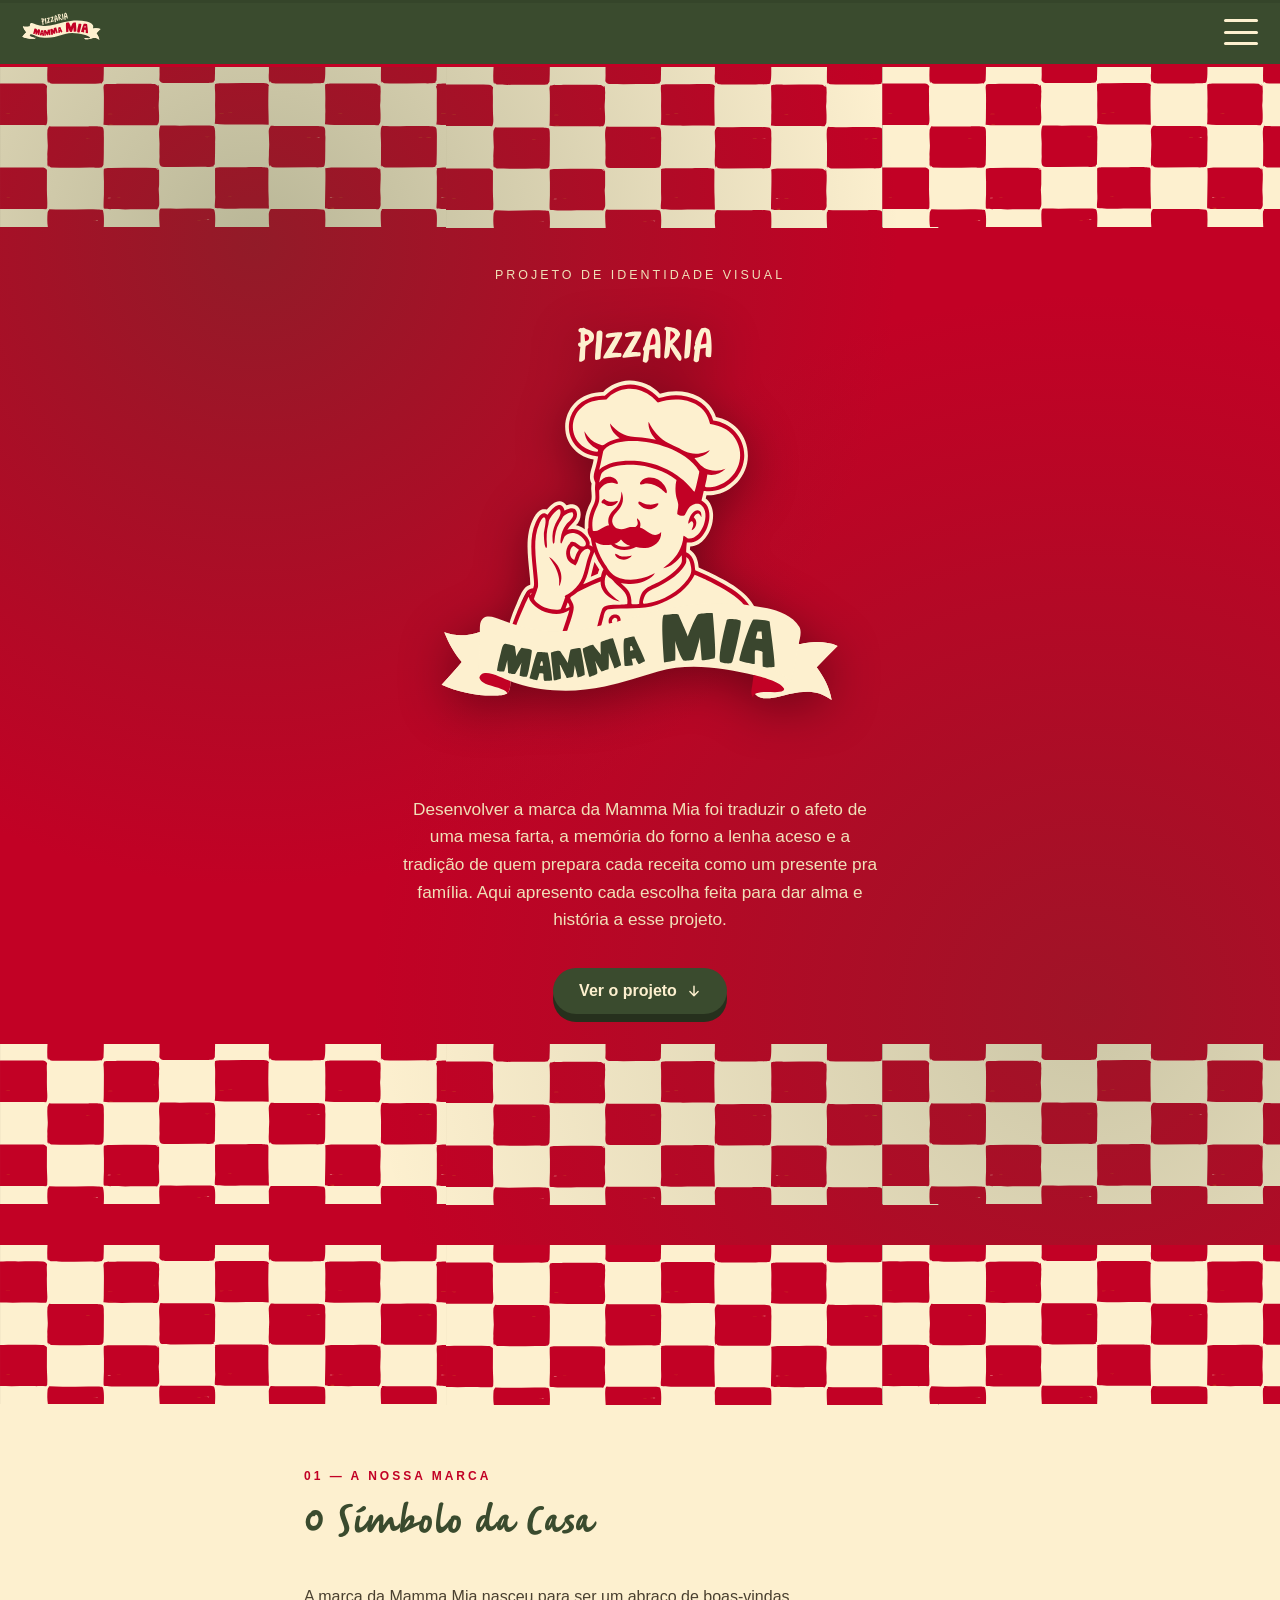
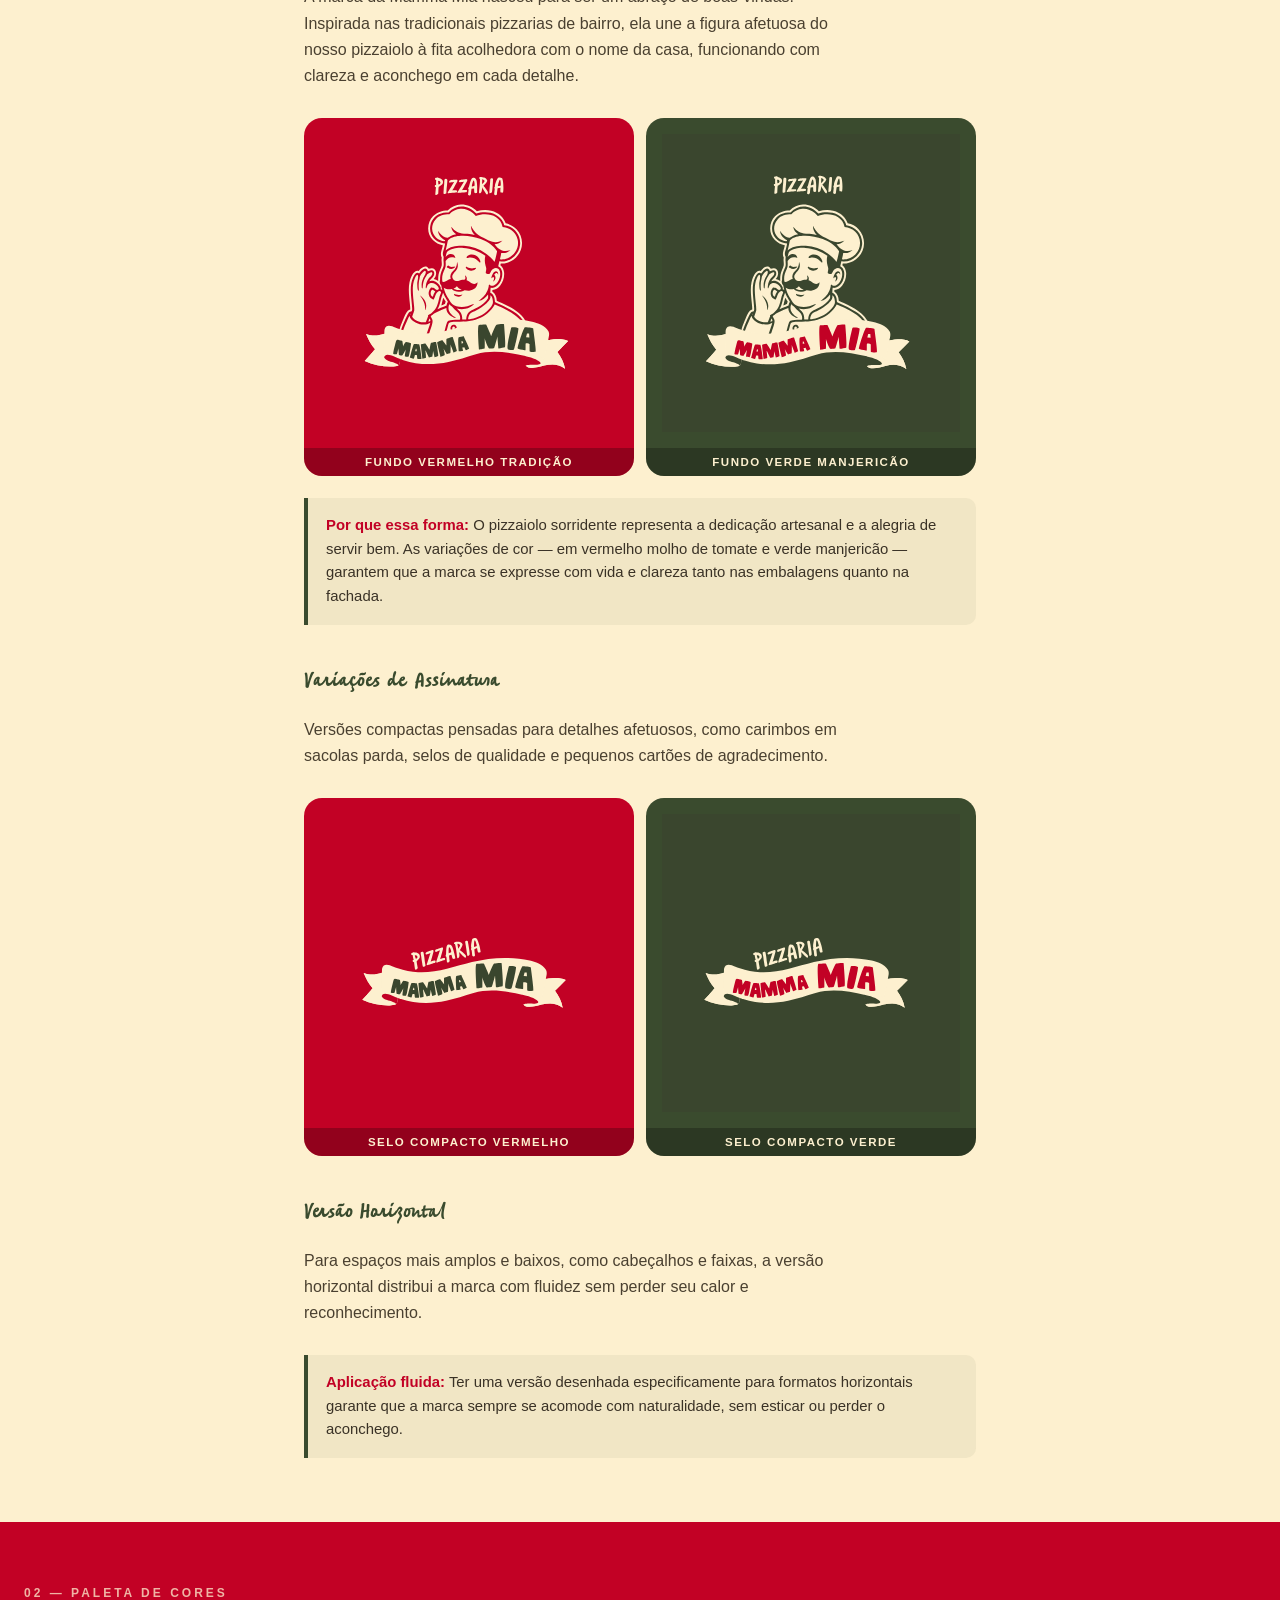
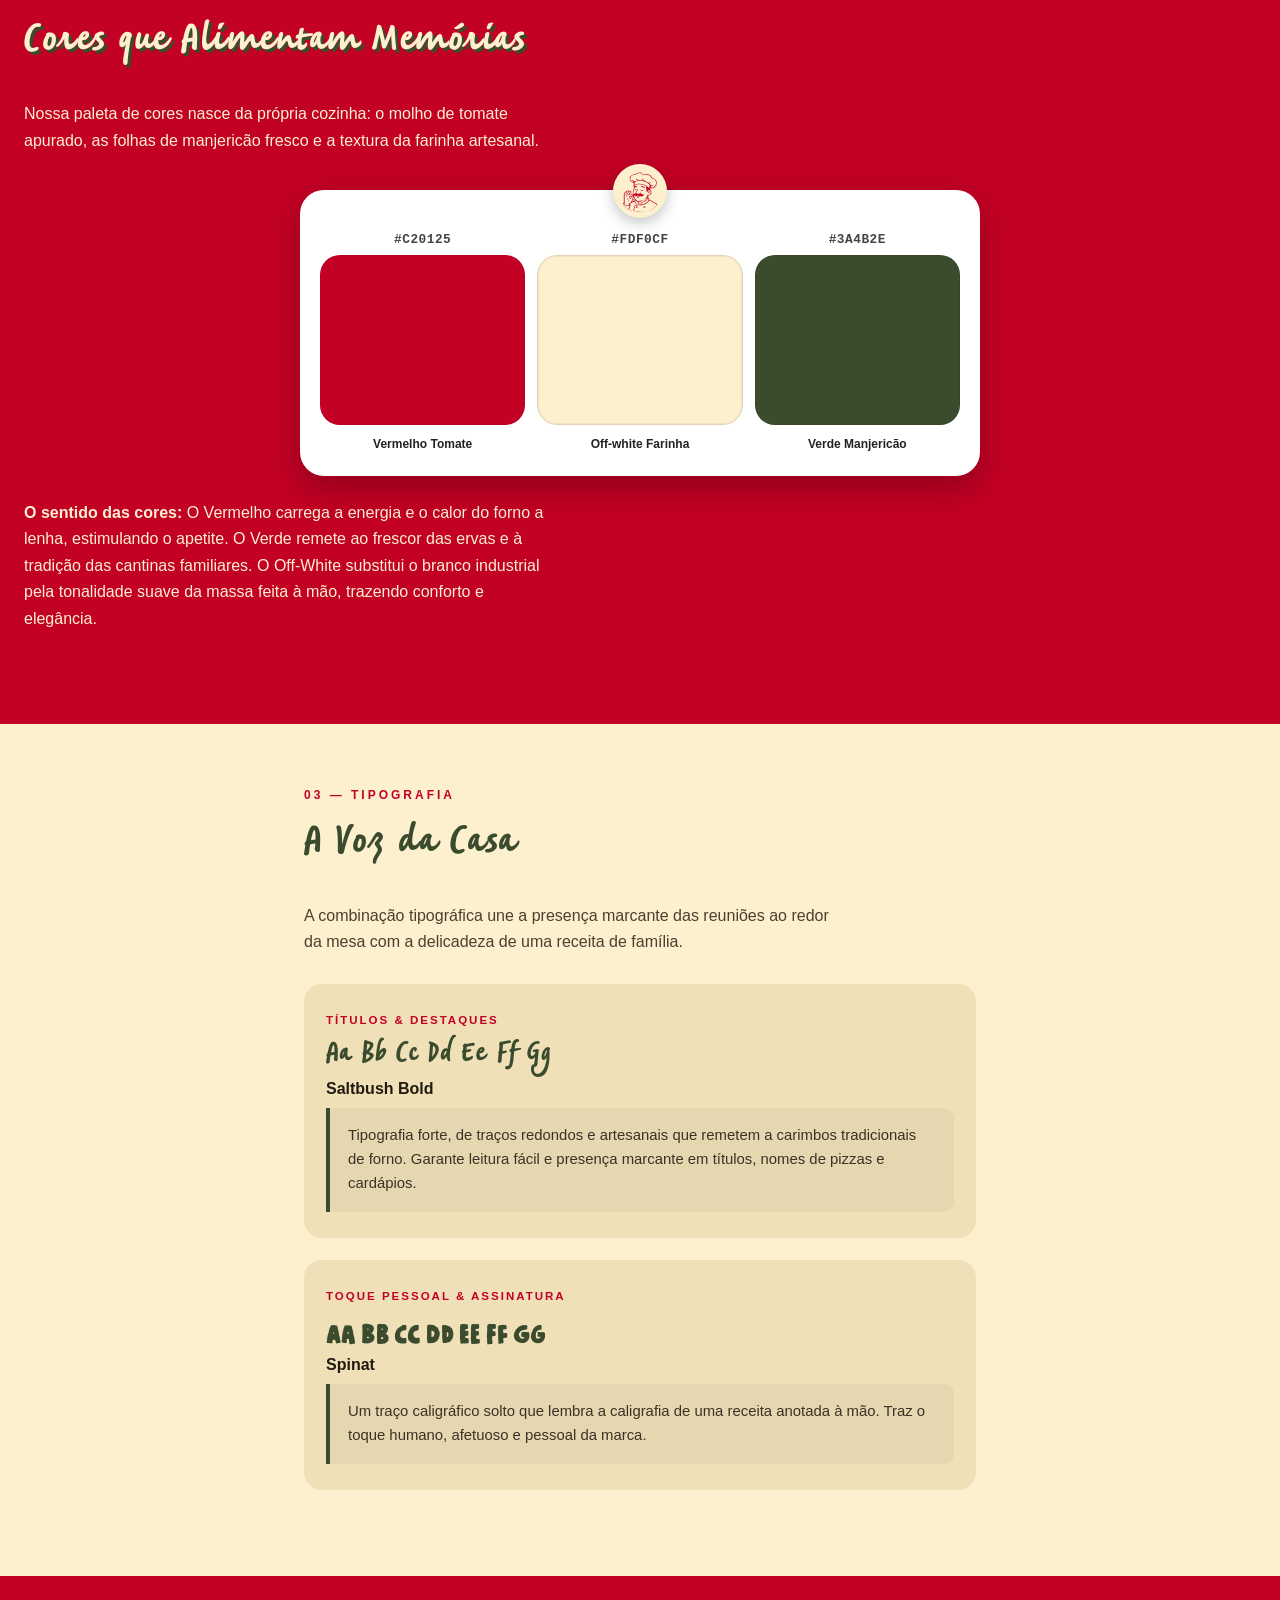
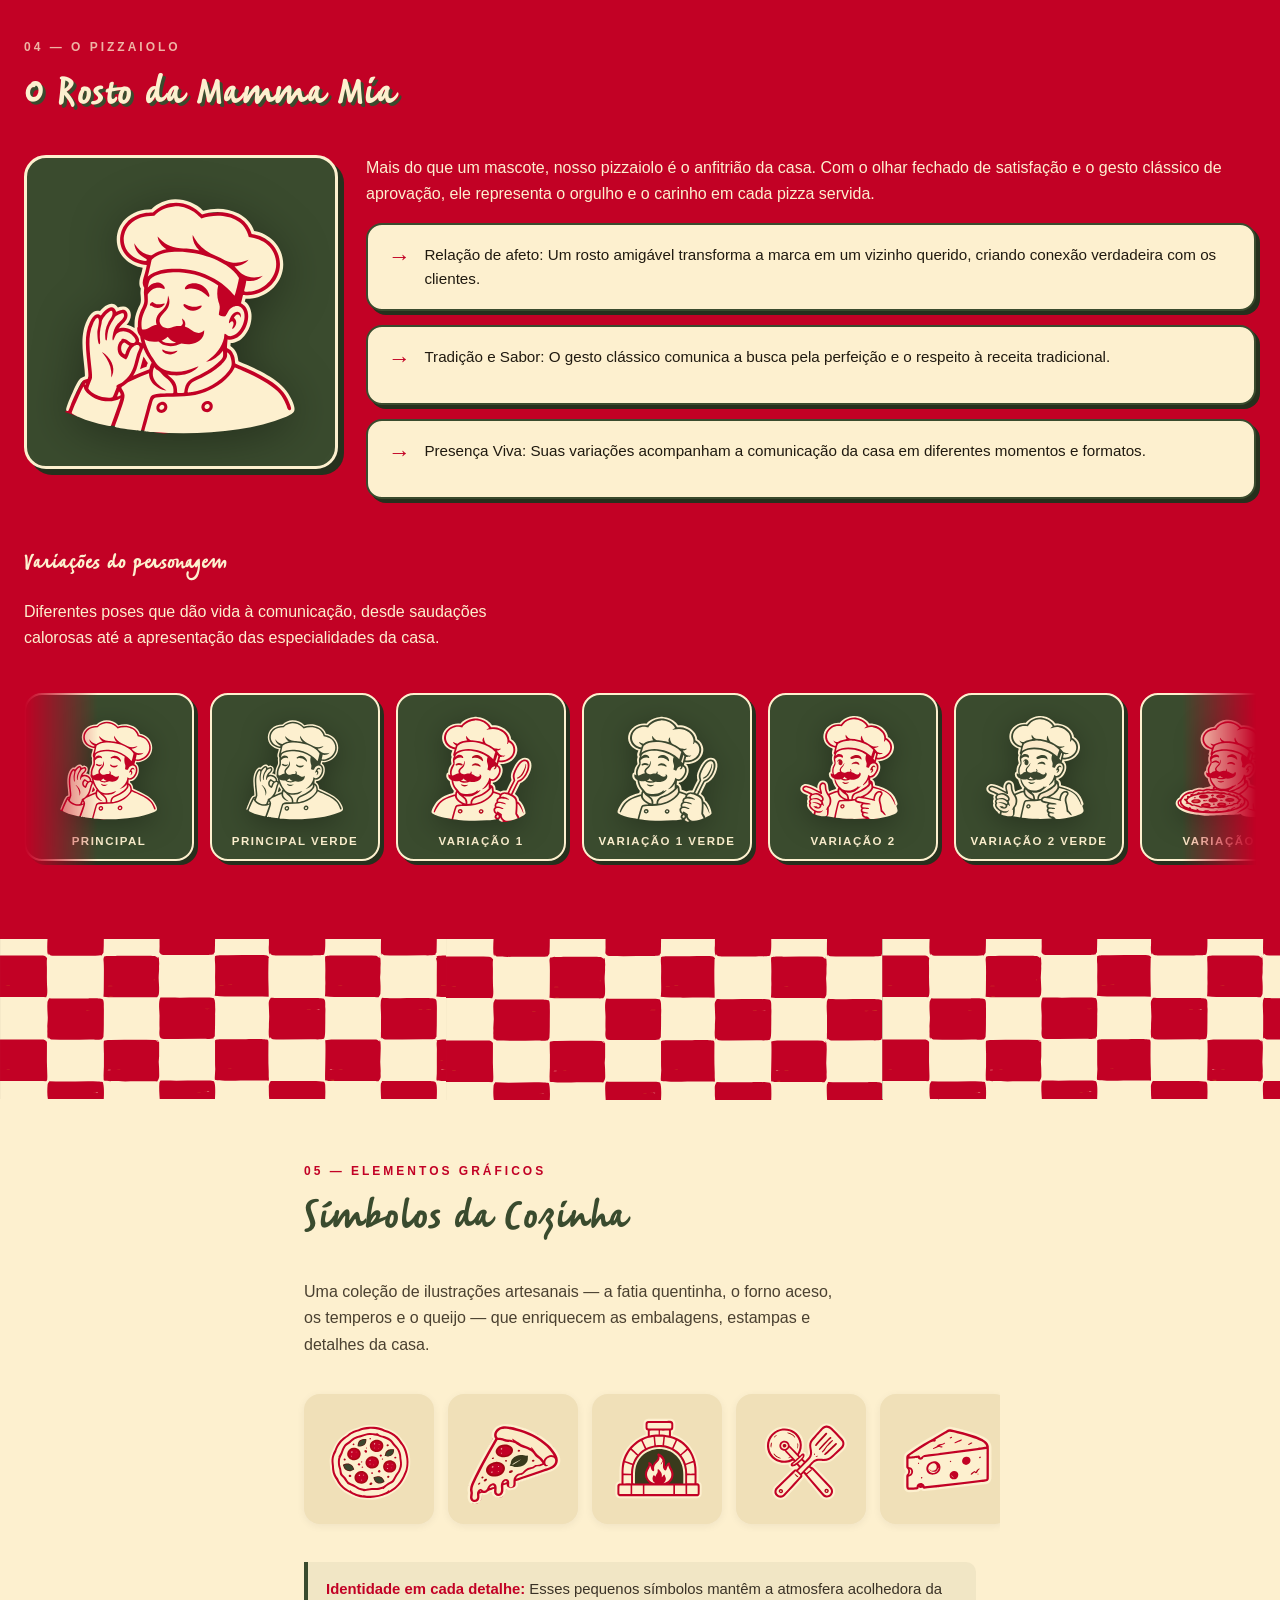
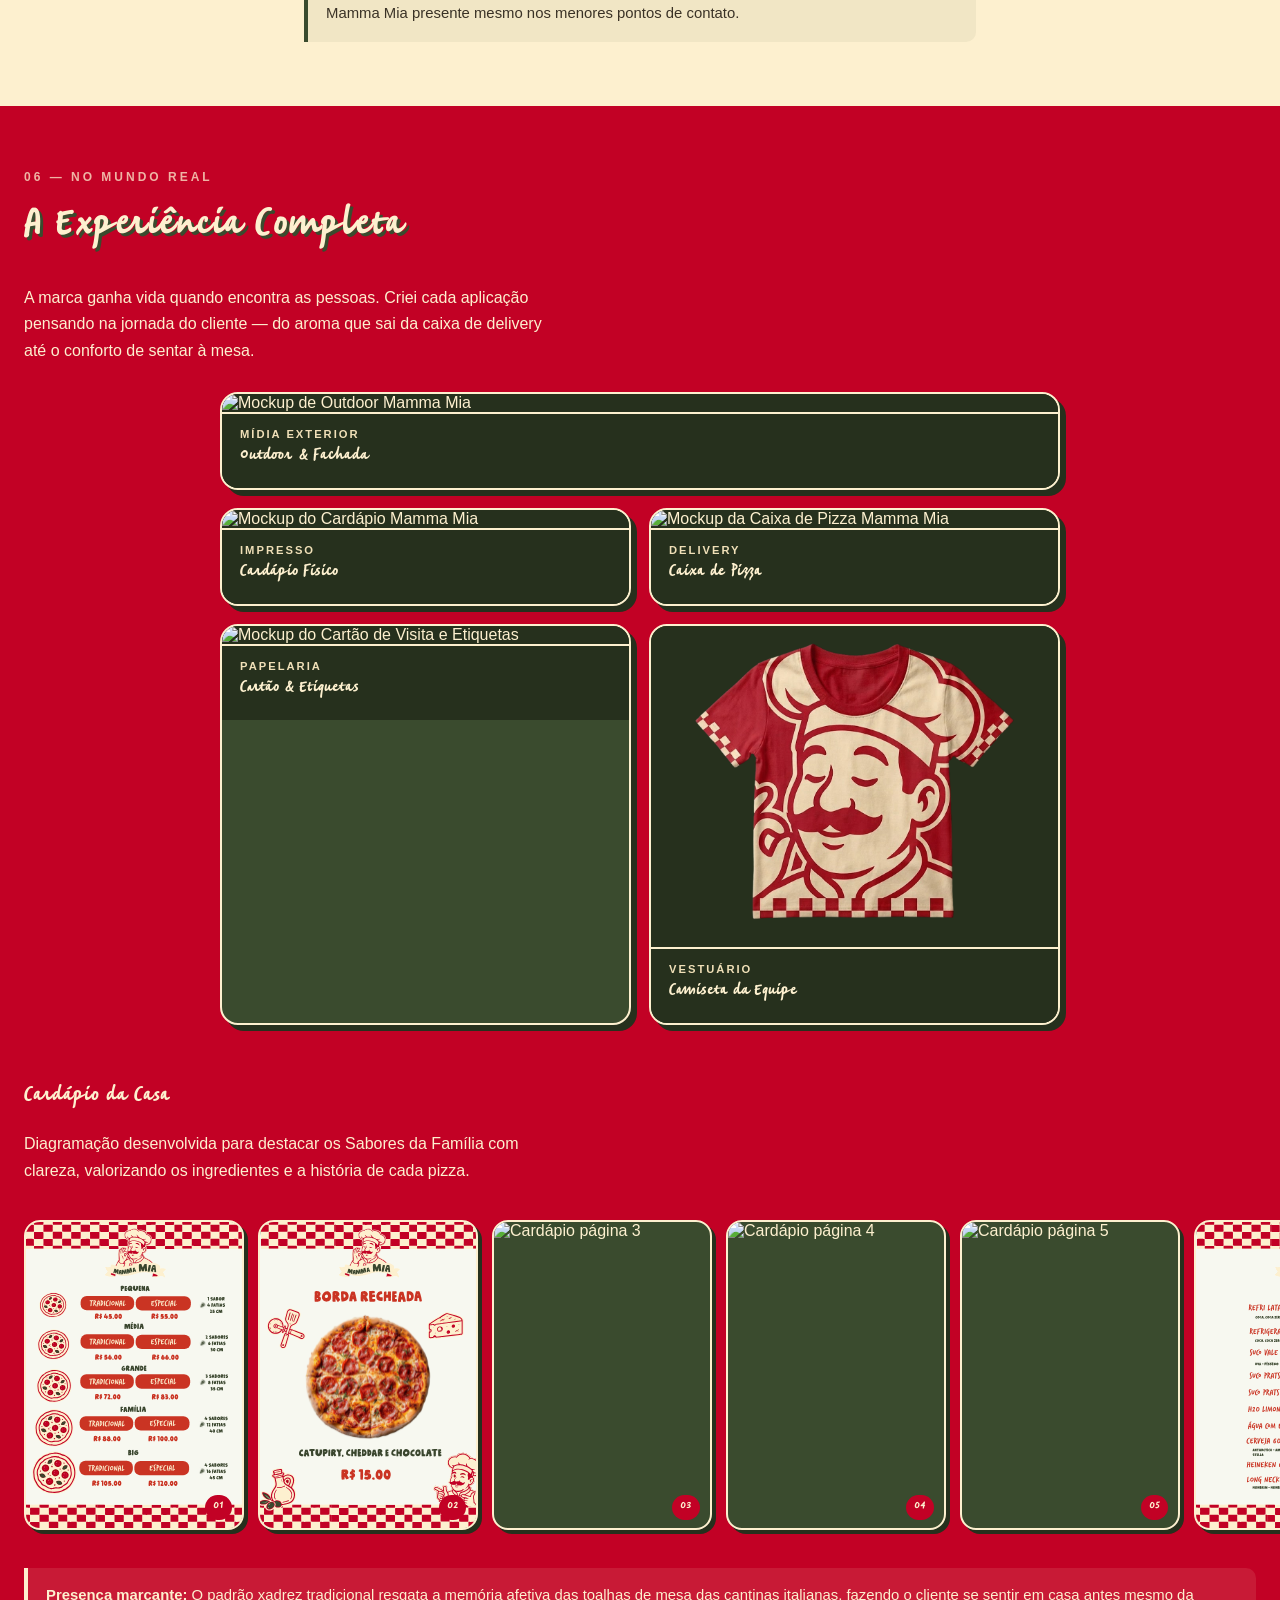
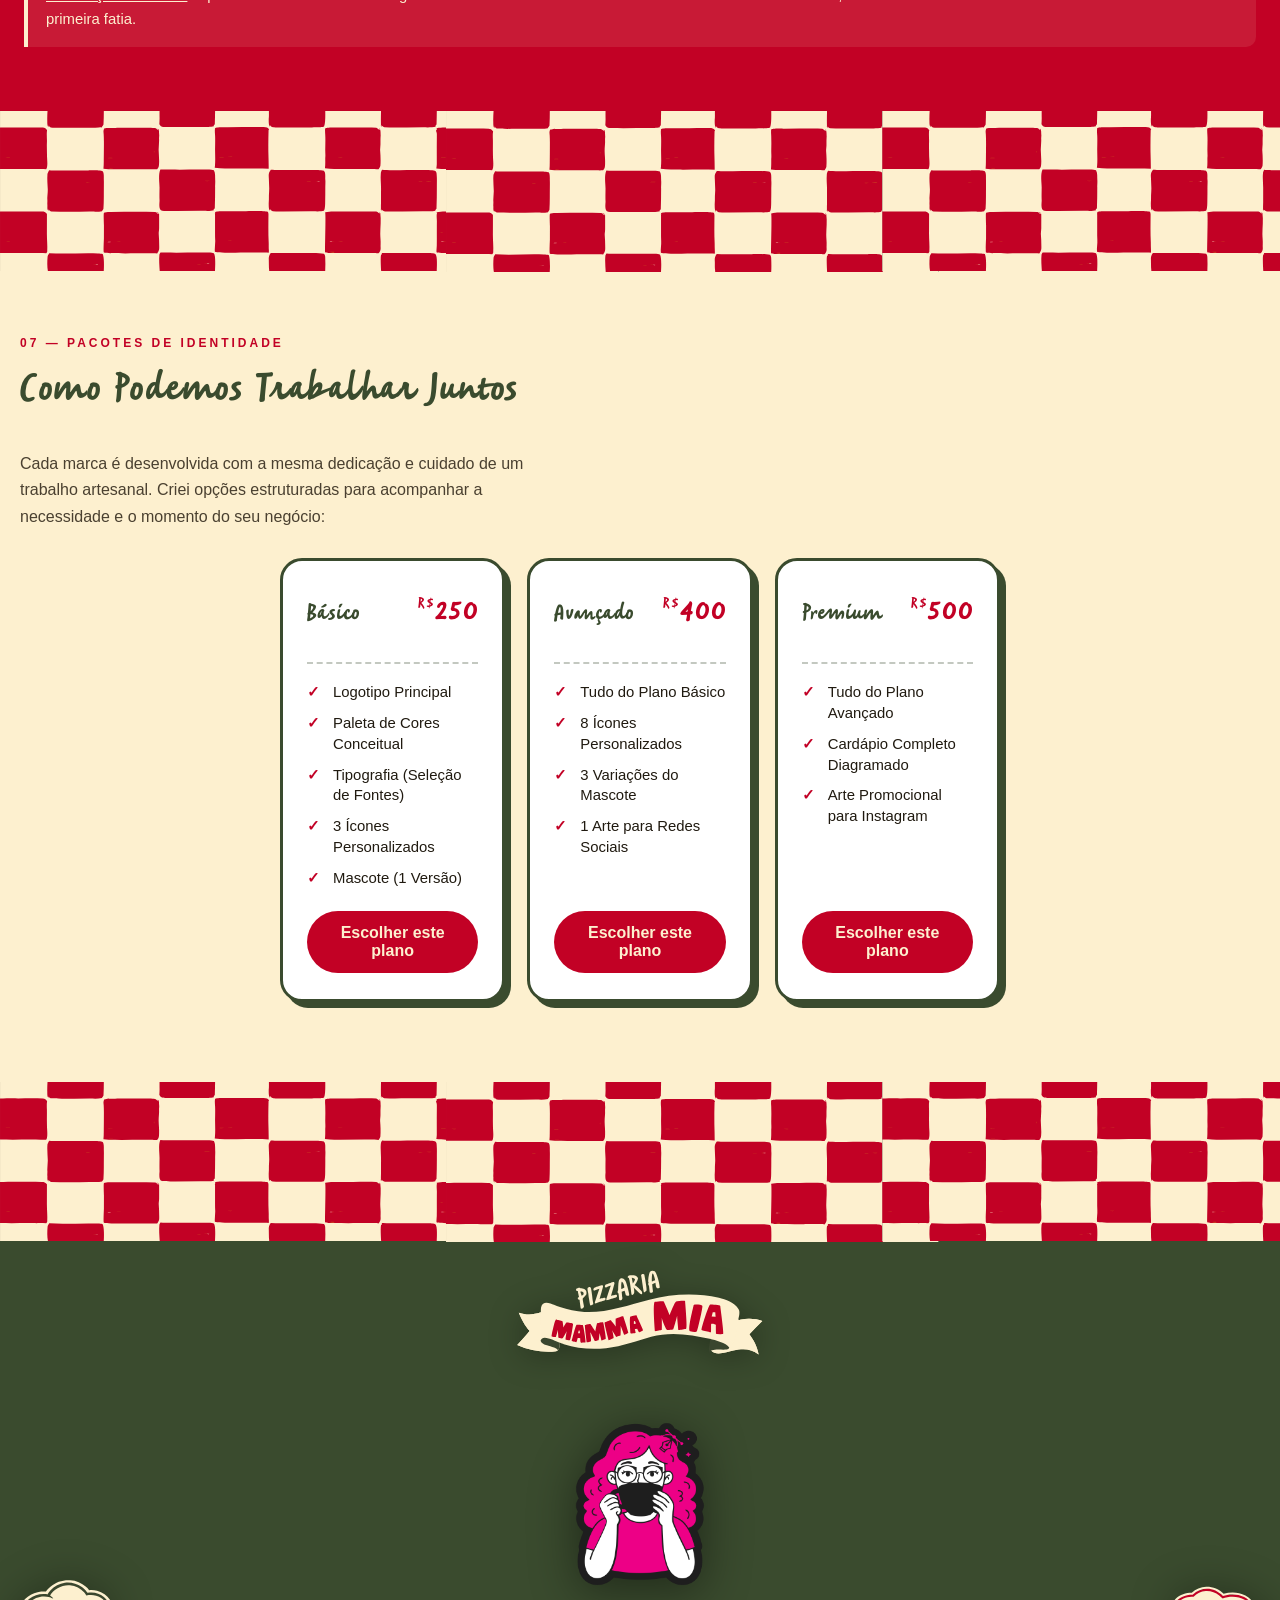
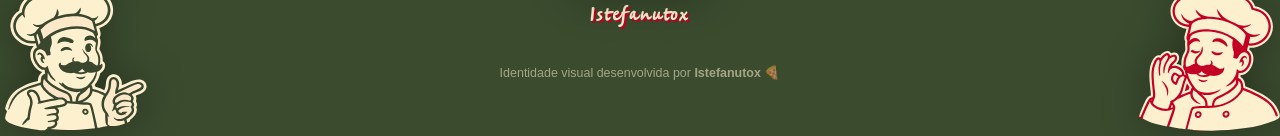
==== commit d7cb6367: "Segunda versão do site de identidade visual" ====
--- a/html/index.html
+++ b/html/index.html
@@ -41,7 +41,7 @@
   <div class="hero-content">
     <p class="eyebrow">Projeto de Identidade Visual</p>
     <div class="hero-title-wrap">
-      <img src="../imagens/LogoPrincipal.svg" alt="Mamma Mia Logo" class="hero-main-logo">
+      <img src="../imagens/LogoPrincipalComponentes.svg" alt="Mamma Mia Logo" class="hero-main-logo">
     </div>
     <p class="hero-sub">Desenvolver a marca da Mamma Mia foi traduzir o afeto de uma mesa farta, a memória do forno a lenha aceso e a tradição de quem prepara cada receita como um presente pra família. Aqui apresento cada escolha feita para dar alma e história a esse projeto.</p>
     <a href="#logo" class="btn-scroll">
@@ -121,11 +121,7 @@
           <div class="palette-pill" style="background:#C20125"></div>
           <span class="palette-name">Vermelho Tomate</span>
         </div>
-        <div class="palette-col">
-          <span class="palette-code">#8F011B</span>
-          <div class="palette-pill" style="background:#8F011B"></div>
-          <span class="palette-name">Vinho Forno</span>
-        </div>
+
         <div class="palette-col">
           <span class="palette-code">#FDF0CF</span>
           <div class="palette-pill" style="background:#FDF0CF; border: 1px solid #e2d4b2;"></div>
@@ -140,7 +136,7 @@
     </div>
   </div>
 
-  <p class="justificativa">
+  <p class="section-text">
     <strong>O sentido das cores:</strong> O Vermelho carrega a energia e o calor do forno a lenha, estimulando o apetite. O Verde remete ao frescor das ervas e à tradição das cantinas familiares. O Off-White substitui o branco industrial pela tonalidade suave da massa feita à mão, trazendo conforto e elegância.
   </p>
 </section>
--- a/css/styles.css
+++ b/css/styles.css
@@ -367,7 +367,7 @@
 
 .palette-columns {
   display: grid;
-  grid-template-columns: repeat(4, 1fr);
+  grid-template-columns: repeat(3, 1fr);
   gap: 12px;
 }
 
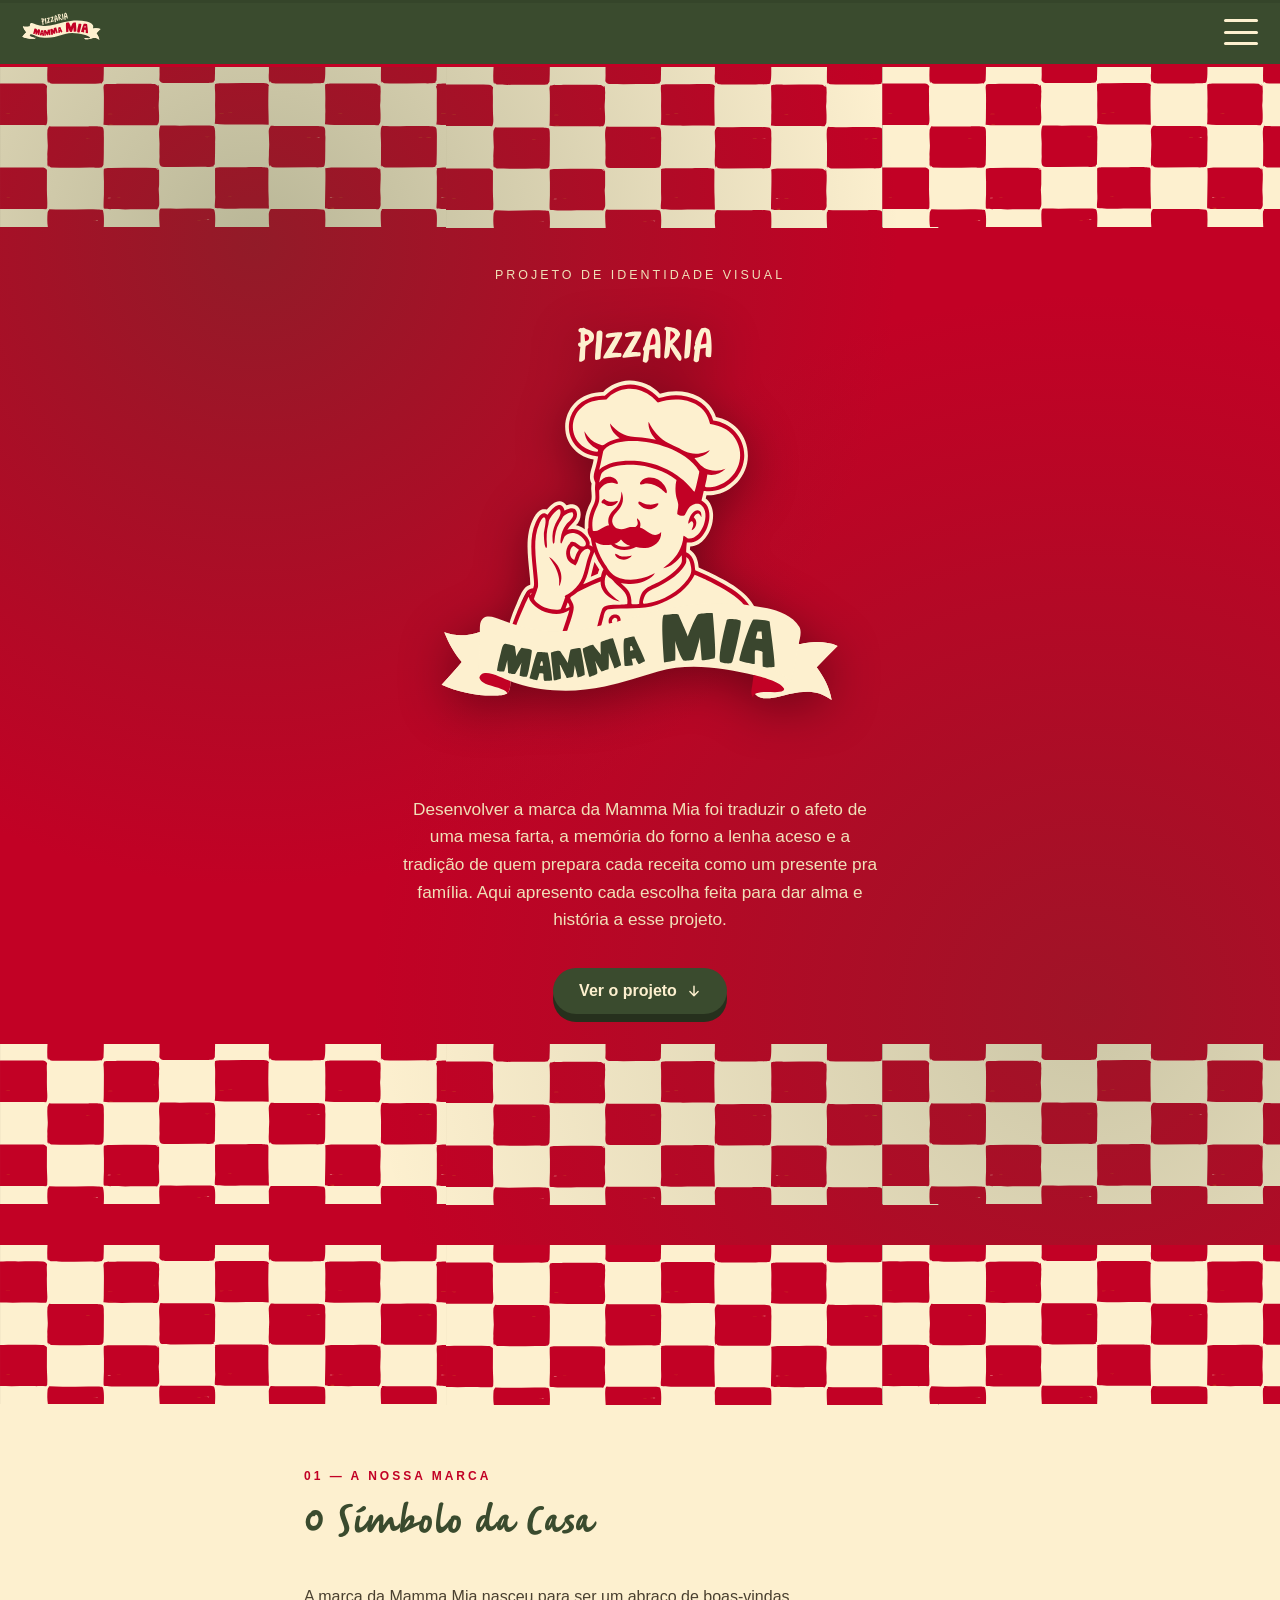
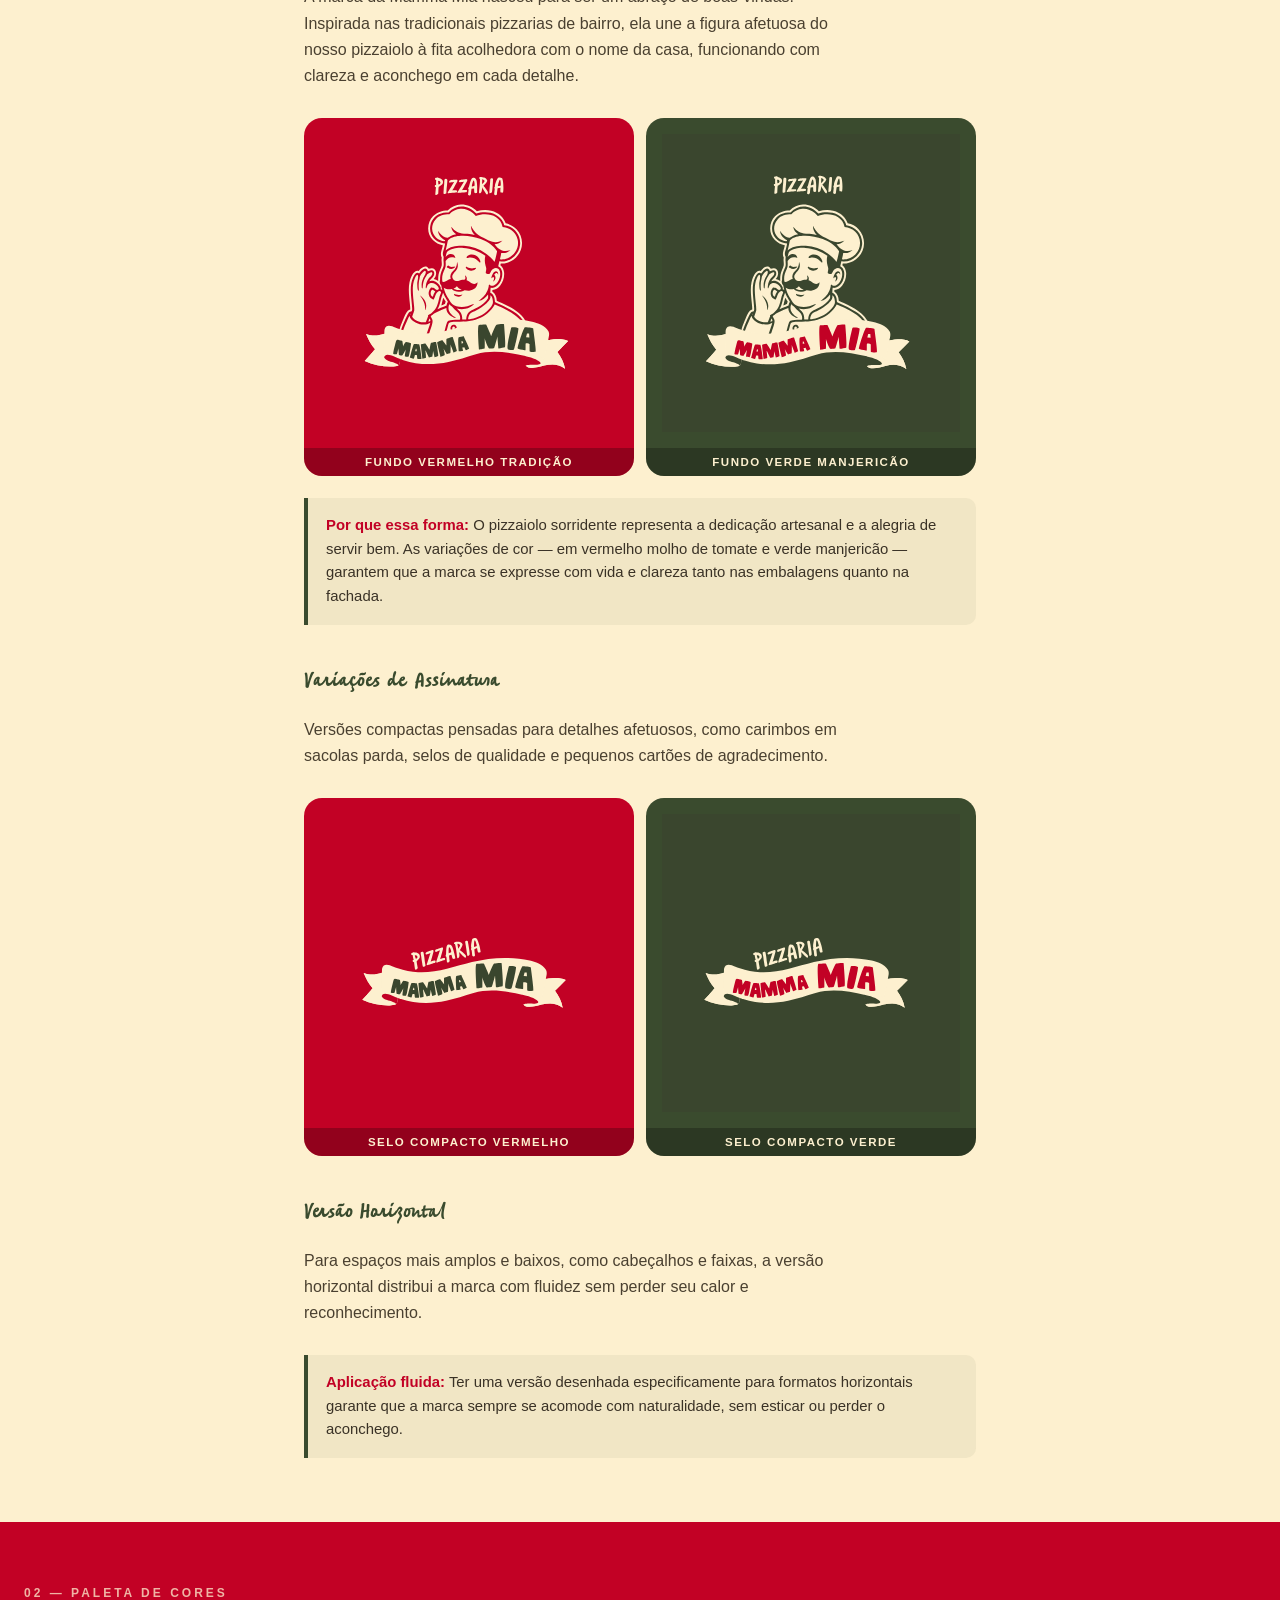
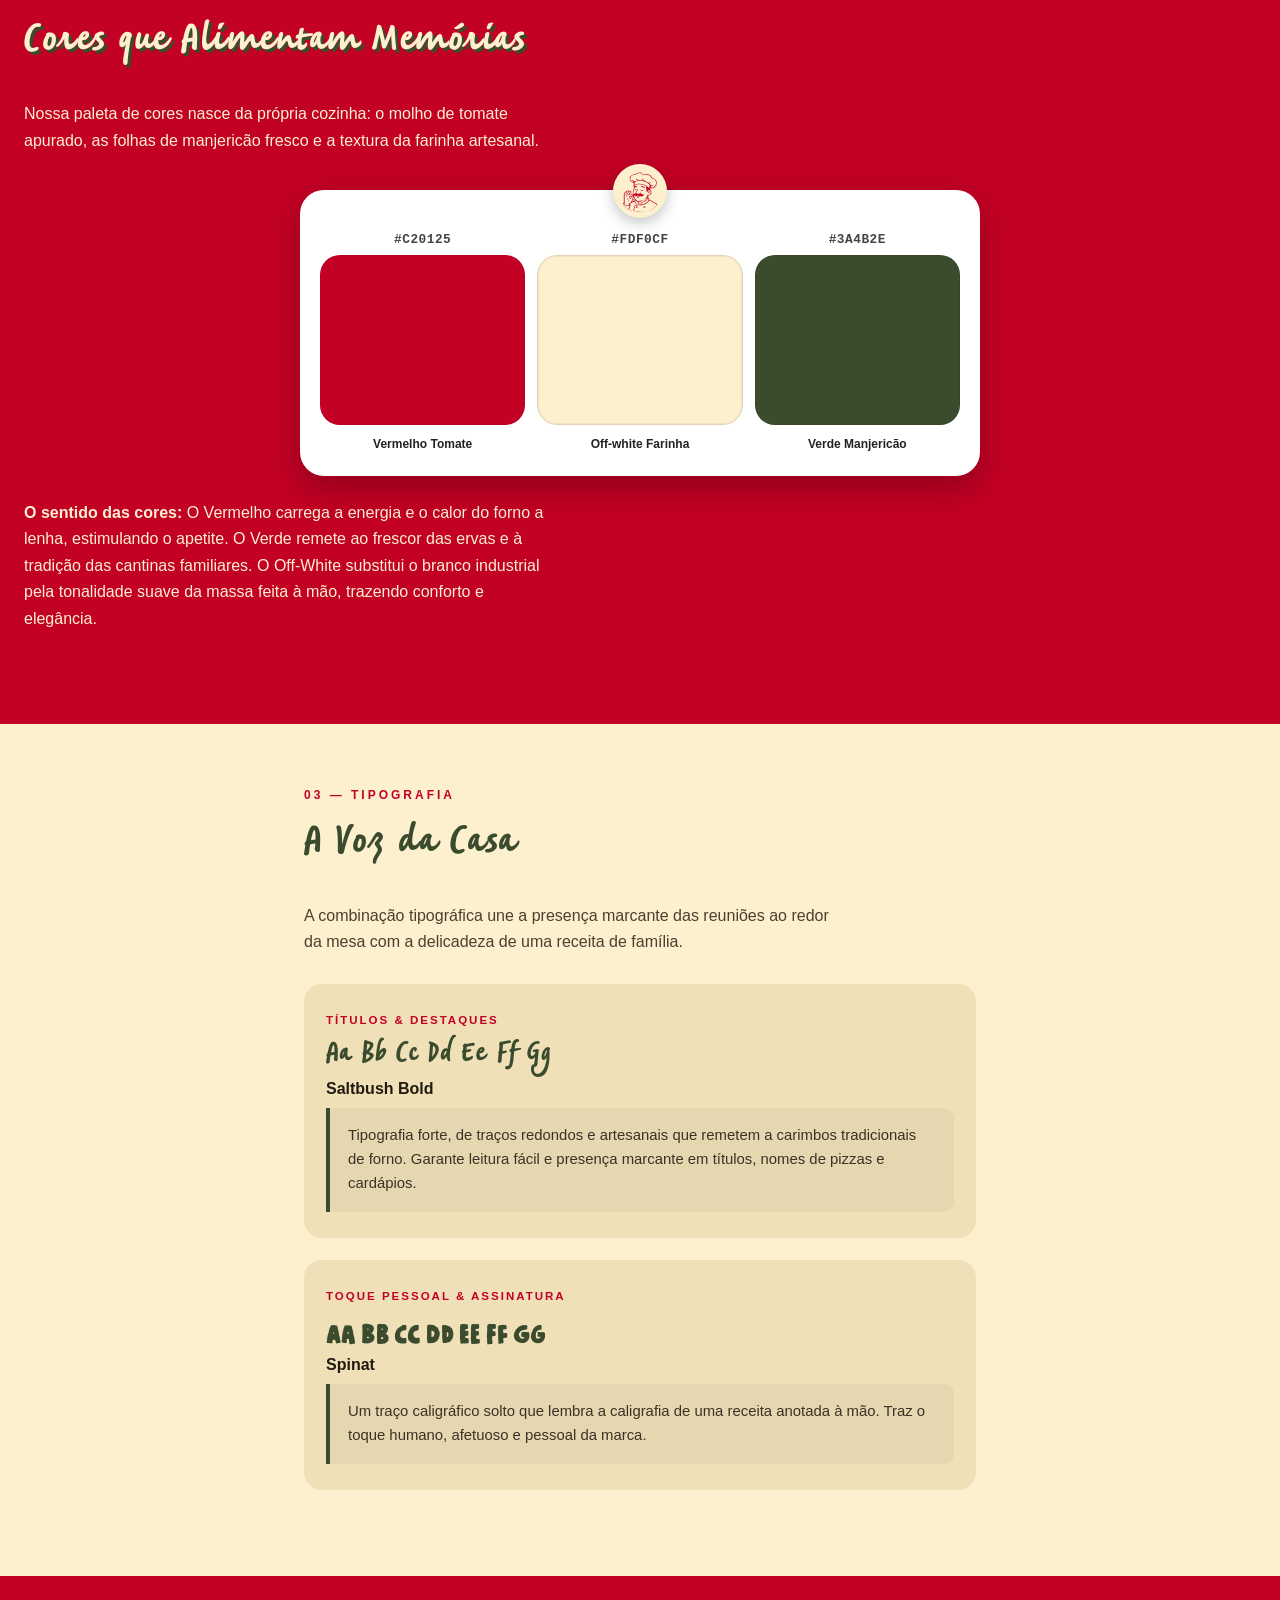
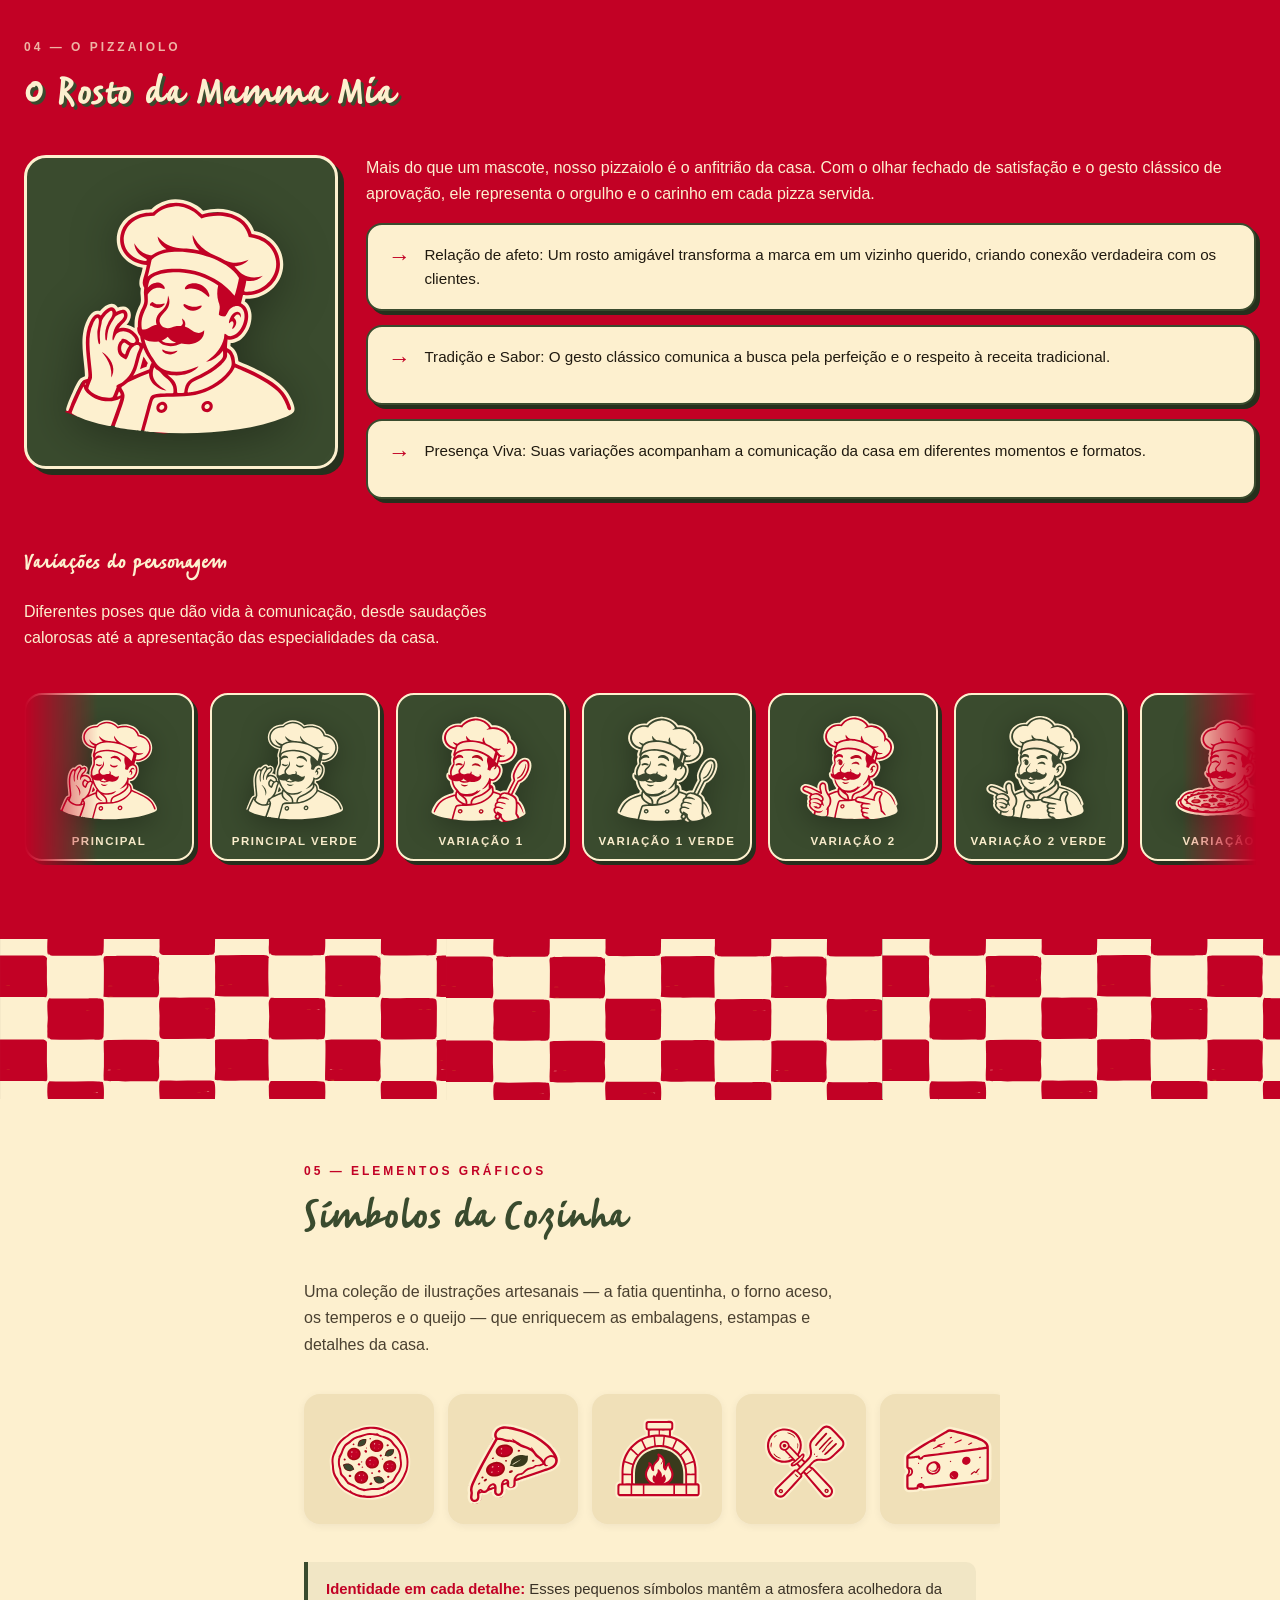
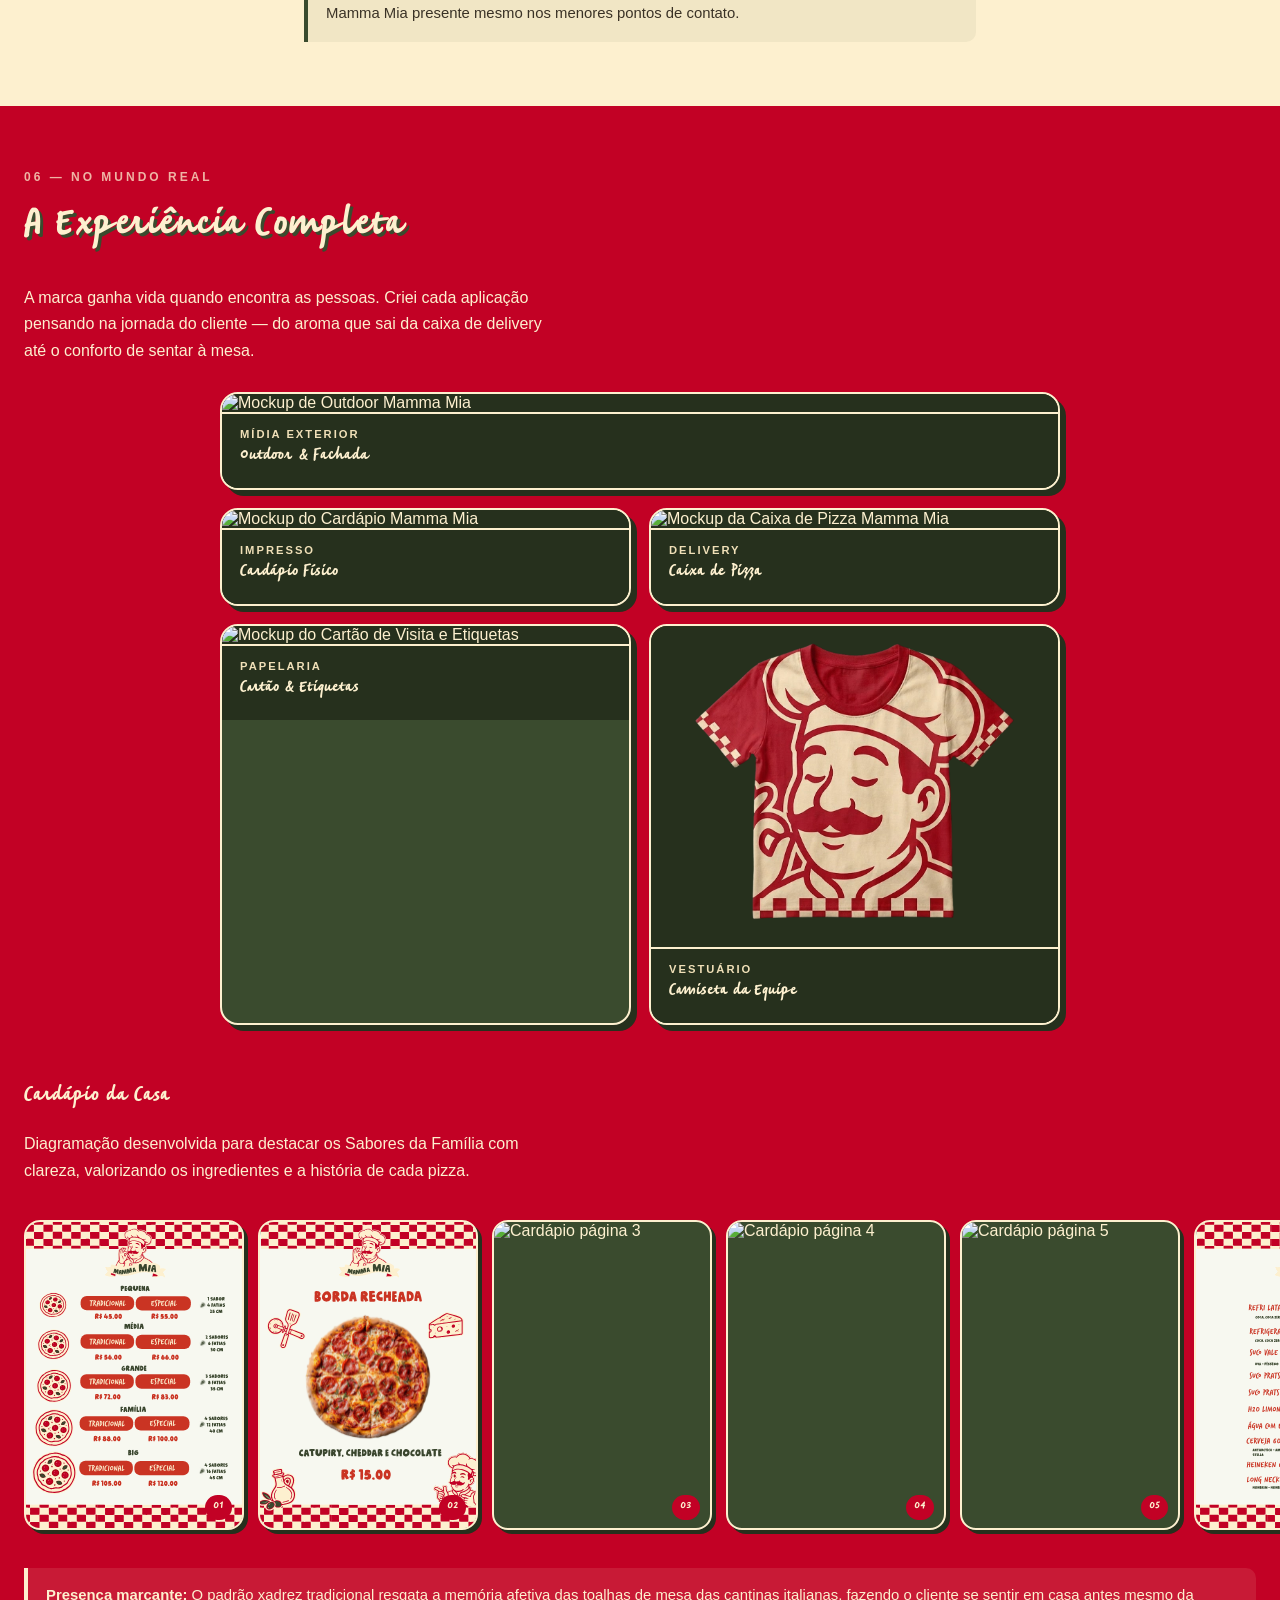
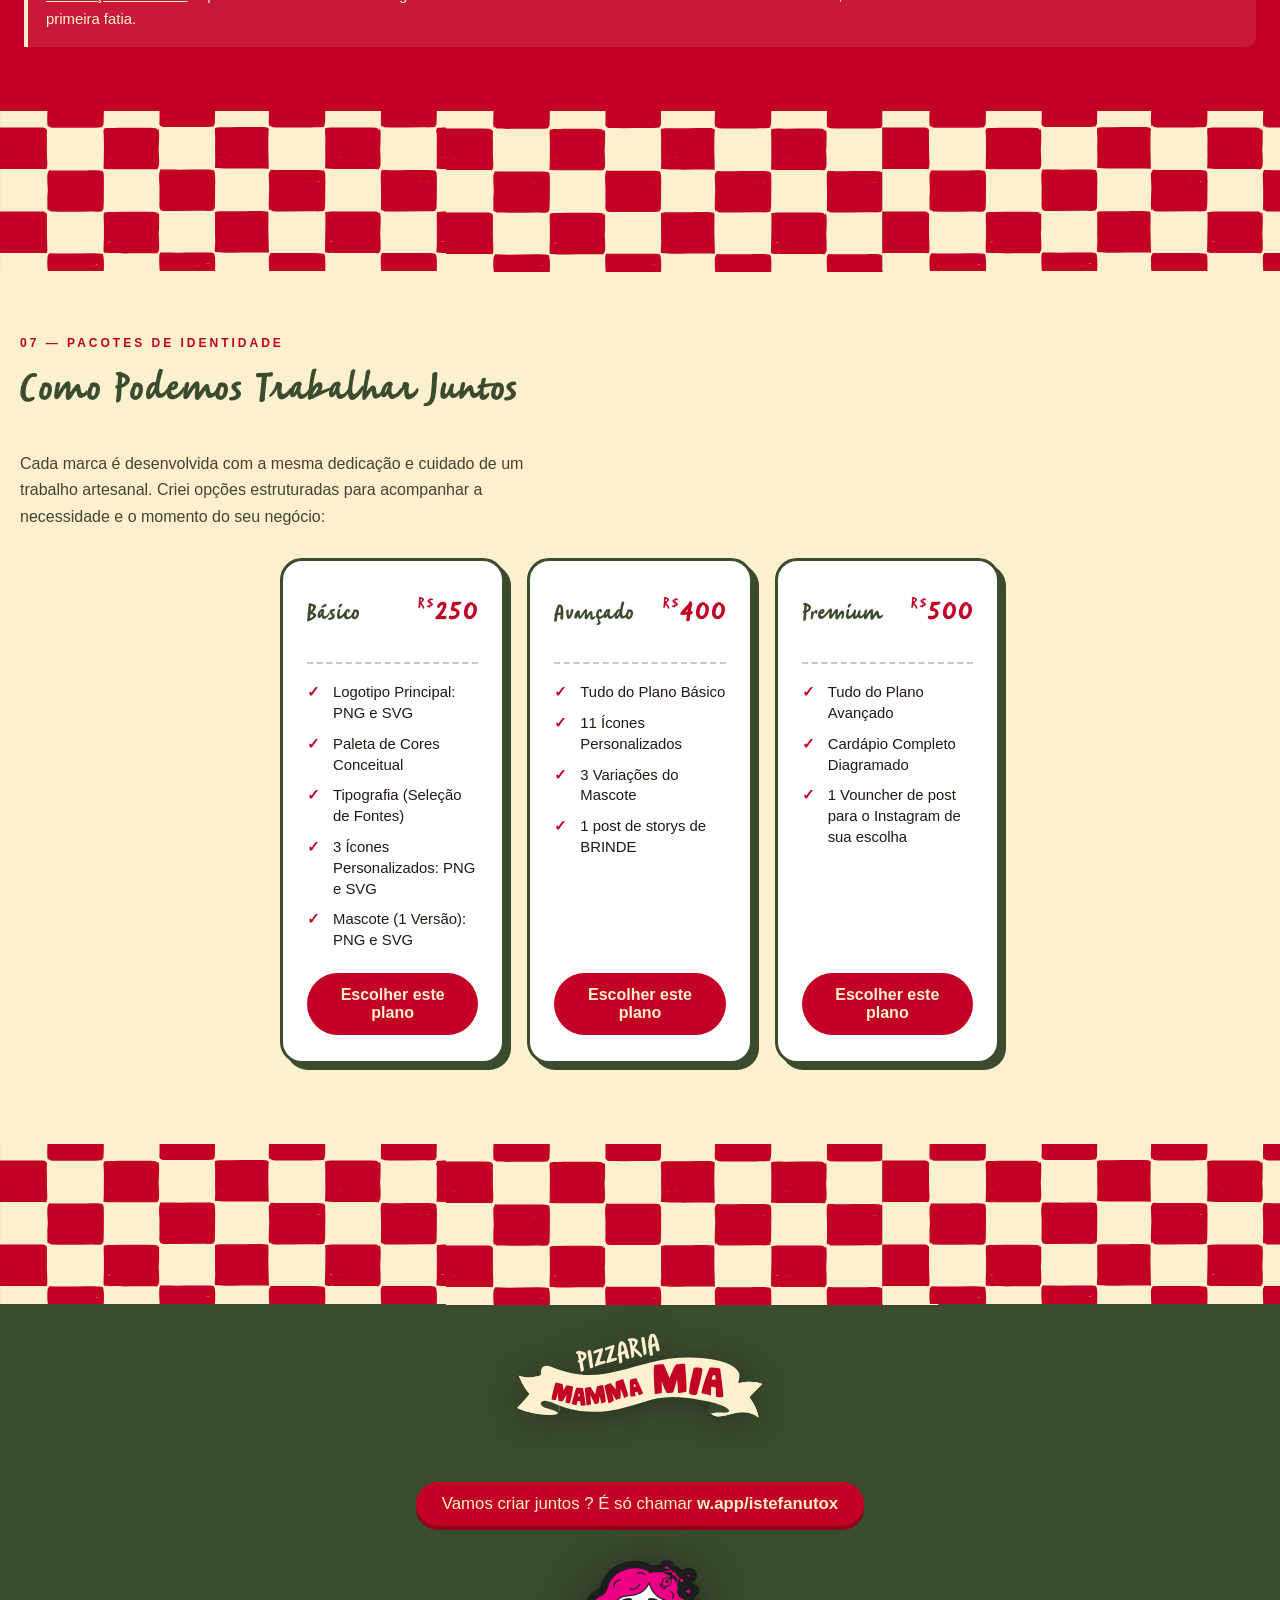
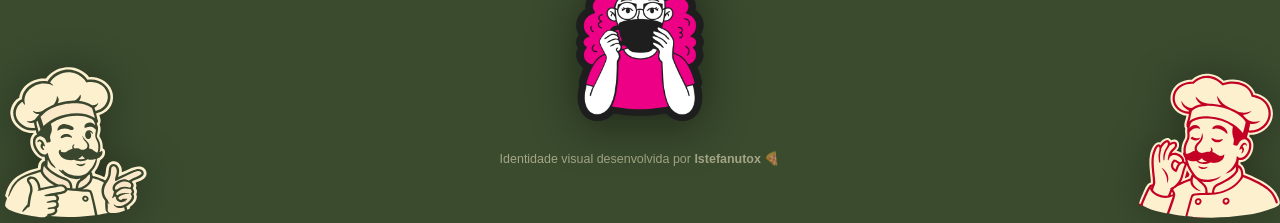
==== commit 7113c66b: "Terceira versão do site de identidade visual" ====
--- a/html/index.html
+++ b/html/index.html
@@ -423,11 +423,11 @@
         <span class="plan-price"><small>R$</small>250</span>
       </div>
       <ul class="plan-list">
-        <li>Logotipo Principal</li>
+        <li>Logotipo Principal: PNG e SVG</li>
         <li>Paleta de Cores Conceitual</li>
         <li>Tipografia (Seleção de Fontes)</li>
-        <li>3 Ícones Personalizados</li>
-        <li>Mascote (1 Versão)</li>
+        <li>3 Ícones Personalizados: PNG e SVG</li>
+        <li>Mascote (1 Versão): PNG e SVG </li>
       </ul>
       <a href="#contato" class="plan-cta">Escolher este plano</a>
     </div>
@@ -439,9 +439,9 @@
       </div>
       <ul class="plan-list">
         <li>Tudo do Plano Básico</li>
-        <li>8 Ícones Personalizados</li>
+        <li>11 Ícones Personalizados</li>
         <li>3 Variações do Mascote</li>
-        <li>1 Arte para Redes Sociais</li>
+        <li>1 post de storys de BRINDE</li>
       </ul>
       <a href="#contato" class="plan-cta">Escolher este plano</a>
     </div>
@@ -454,7 +454,7 @@
       <ul class="plan-list">
         <li>Tudo do Plano Avançado</li>
         <li>Cardápio Completo Diagramado</li>
-        <li>Arte Promocional para Instagram</li>
+        <li>1 Vouncher de post para o Instagram de sua escolha</li>
       </ul>
       <a href="#contato" class="plan-cta">Escolher este plano</a>
     </div>
@@ -481,10 +481,14 @@
       <img src="../imagens/variaçãoLogo2Componentes.svg" alt="Logo Mamma Mia Variação 2 Componentes" class="footer-logo">
     </div>
 
+    <!-- Link de contato -->
+    <div class="footer-contact-link">
+      <a href="https://w.app/istefanutox" target="_blank" rel="noopener noreferrer">Vamos criar juntos ? É só chamar <strong>w.app/istefanutox</strong></a>
+    </div>
+
     <!-- personagem logo e assinatura Istefanutox -->
     <div class="footer-character-wrap">
       <img src="../imagens/personagemLogo.png" alt="Istefanutox - Personagem Logo" class="footer-character-img">
-      <span class="footer-author-name">Istefanutox</span>
     </div>
 
     <p class="footer-credit">Identidade visual desenvolvida por <strong>Istefanutox</strong> 🍕</p>
--- a/css/styles.css
+++ b/css/styles.css
@@ -815,6 +815,34 @@
 }
 .footer-logo:hover{ transform: scale(1.05); }
 
+/* Link de contato no footer */
+.footer-contact-link {
+  margin: 10px 0 30px;
+}
+.footer-contact-link a {
+  display: inline-block;
+  background: var(--red);
+  color: var(--cream);
+  text-decoration: none;
+  padding: 12px 26px;
+  border-radius: 999px;
+  font-weight: 500;
+  font-size: 1.05rem;
+  box-shadow: 0 4px 0 var(--red-dark);
+  transition: transform .15s ease, box-shadow .15s ease;
+}
+.footer-contact-link a:hover {
+  transform: translateY(-2px);
+  box-shadow: 0 6px 0 var(--red-dark);
+}
+.footer-contact-link a:active {
+  transform: translateY(4px);
+  box-shadow: 0 0 0 var(--red-dark);
+}
+.footer-contact-link strong {
+  font-weight: 700;
+}
+
 /* Mascotes decorativos */
 .footer-mascotes{
   position: absolute;
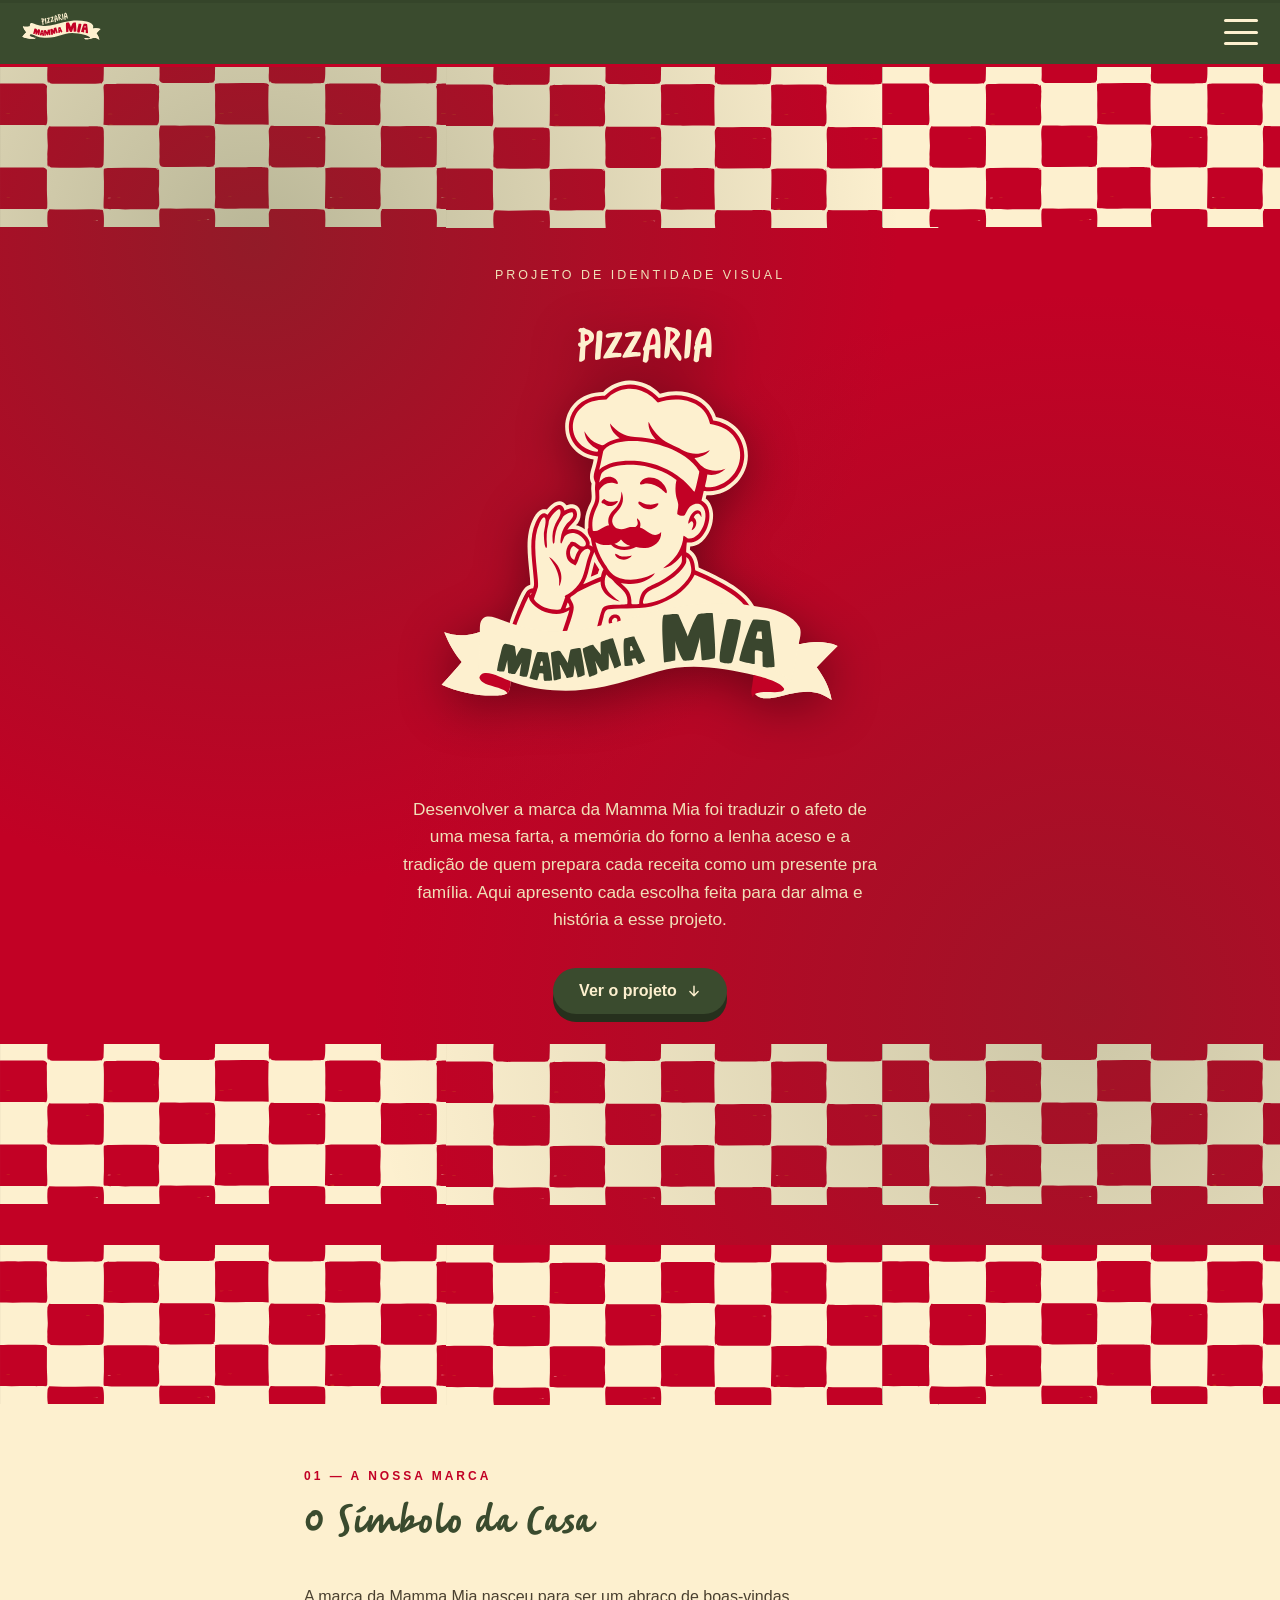
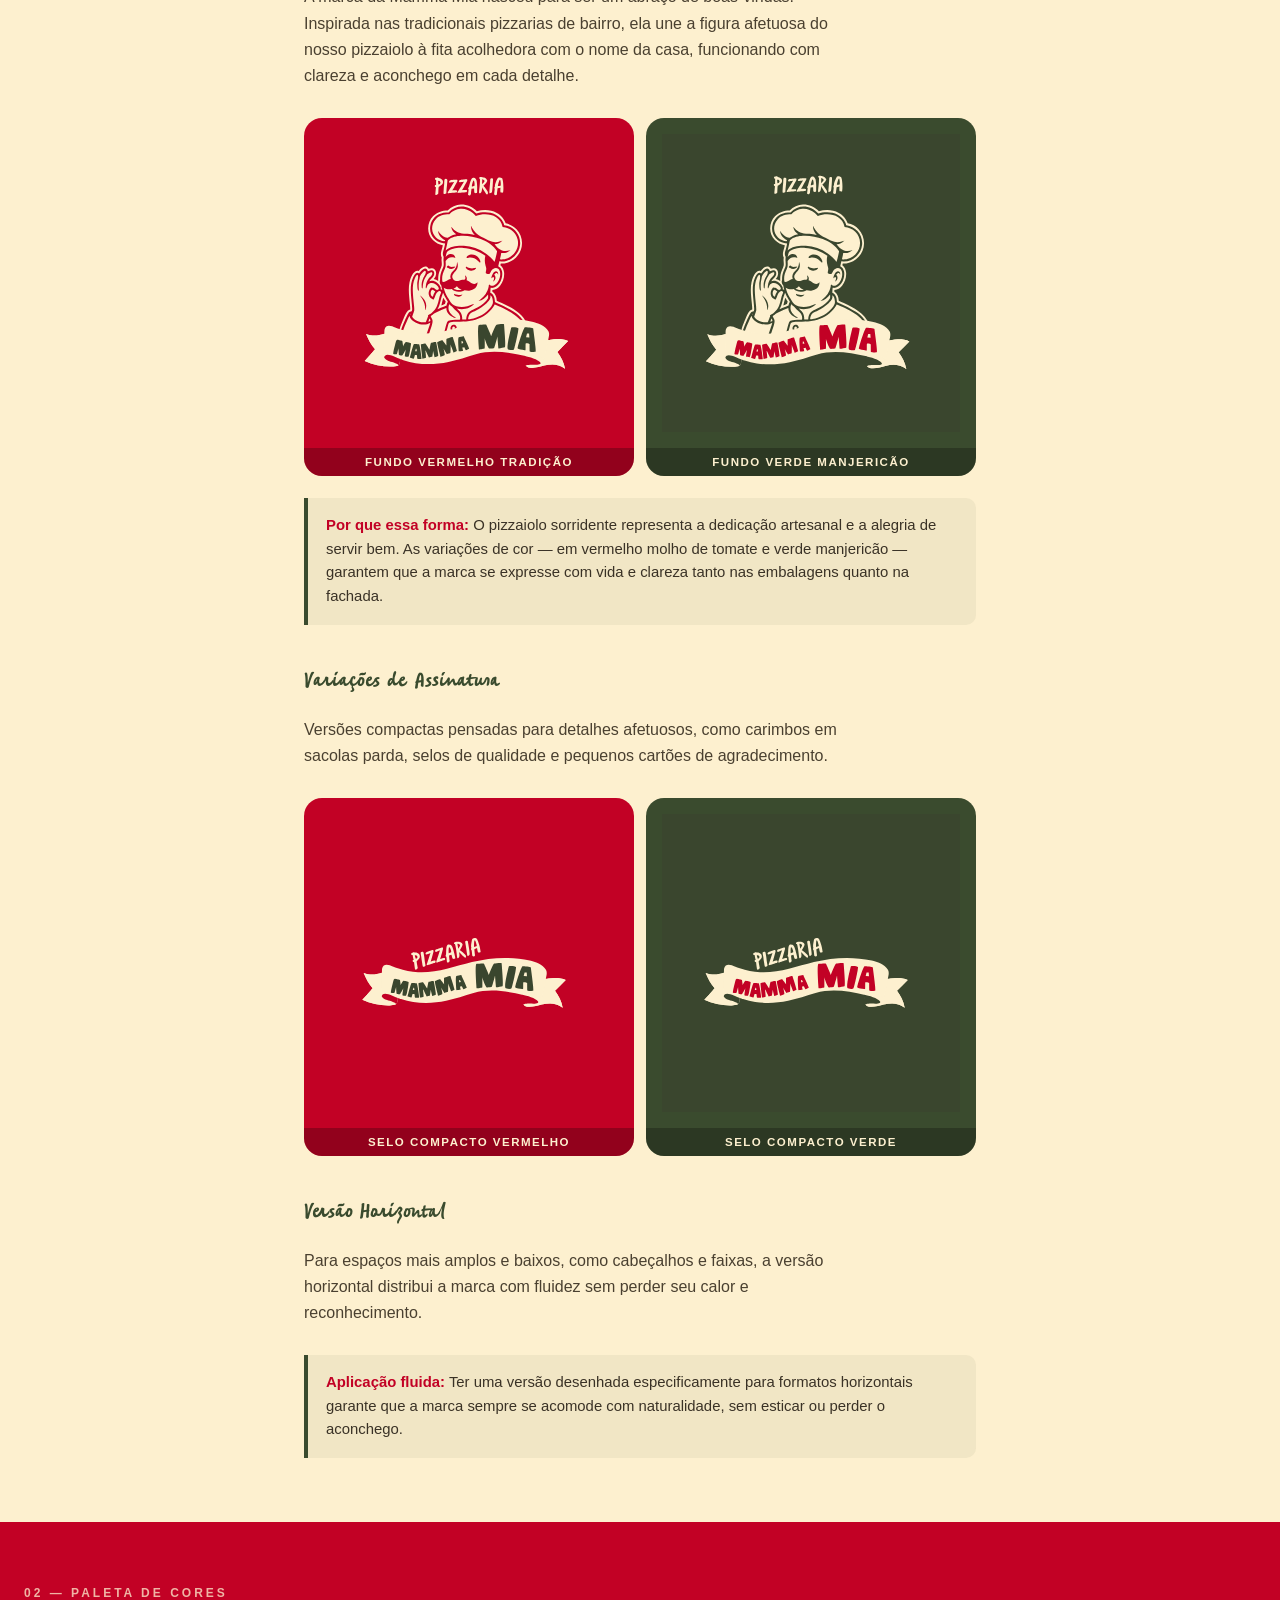
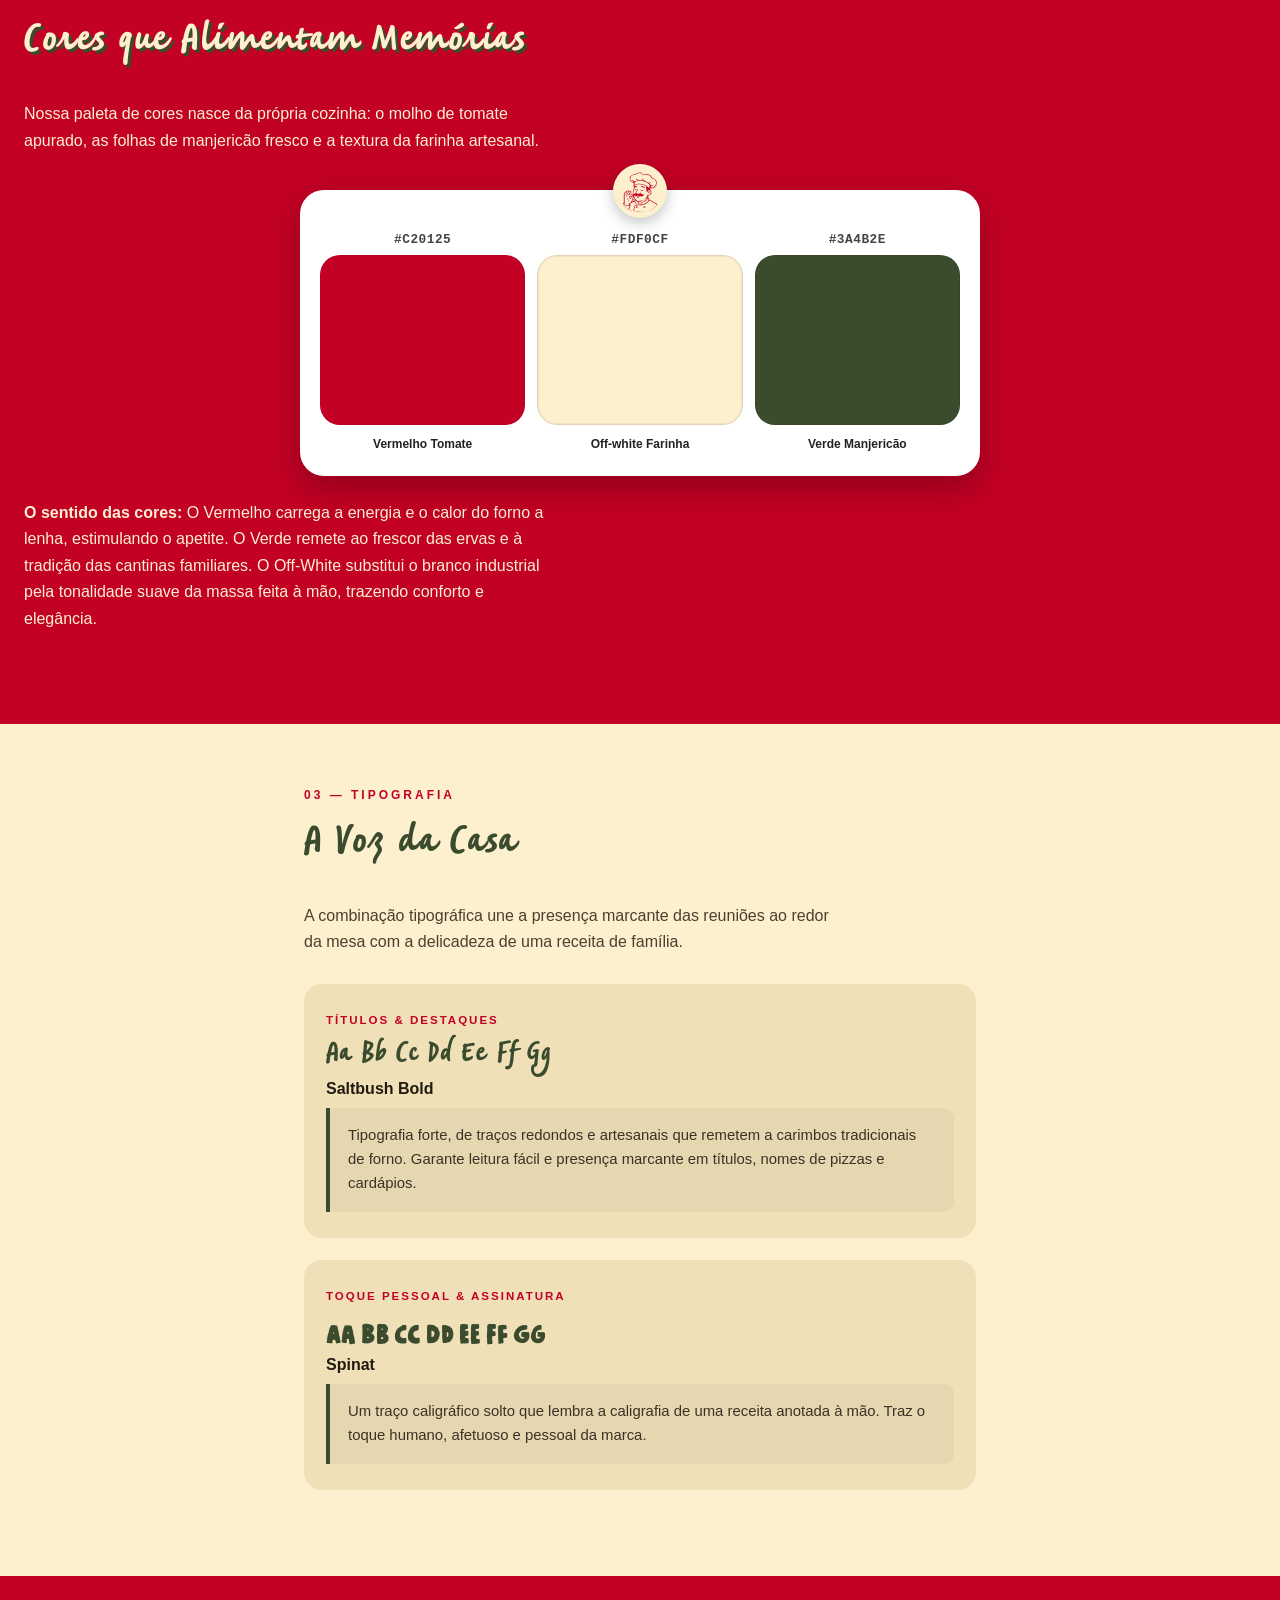
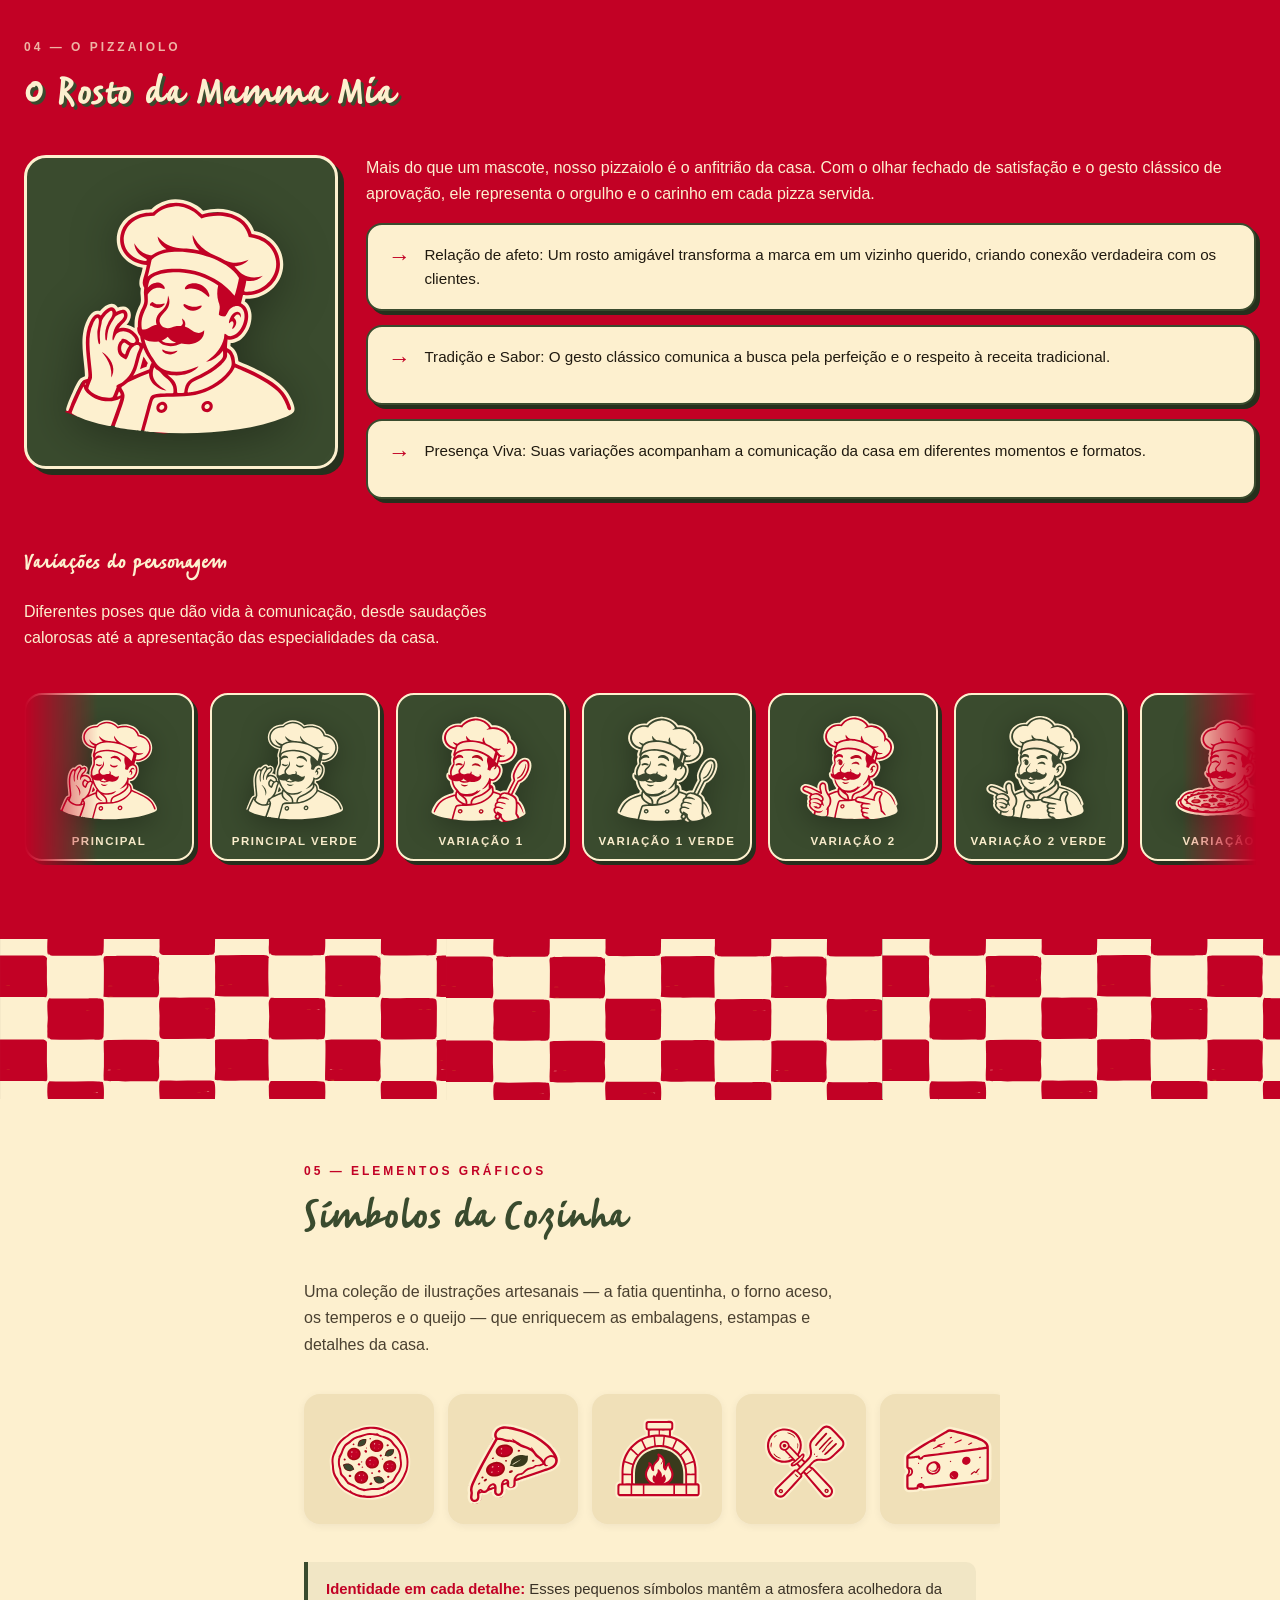
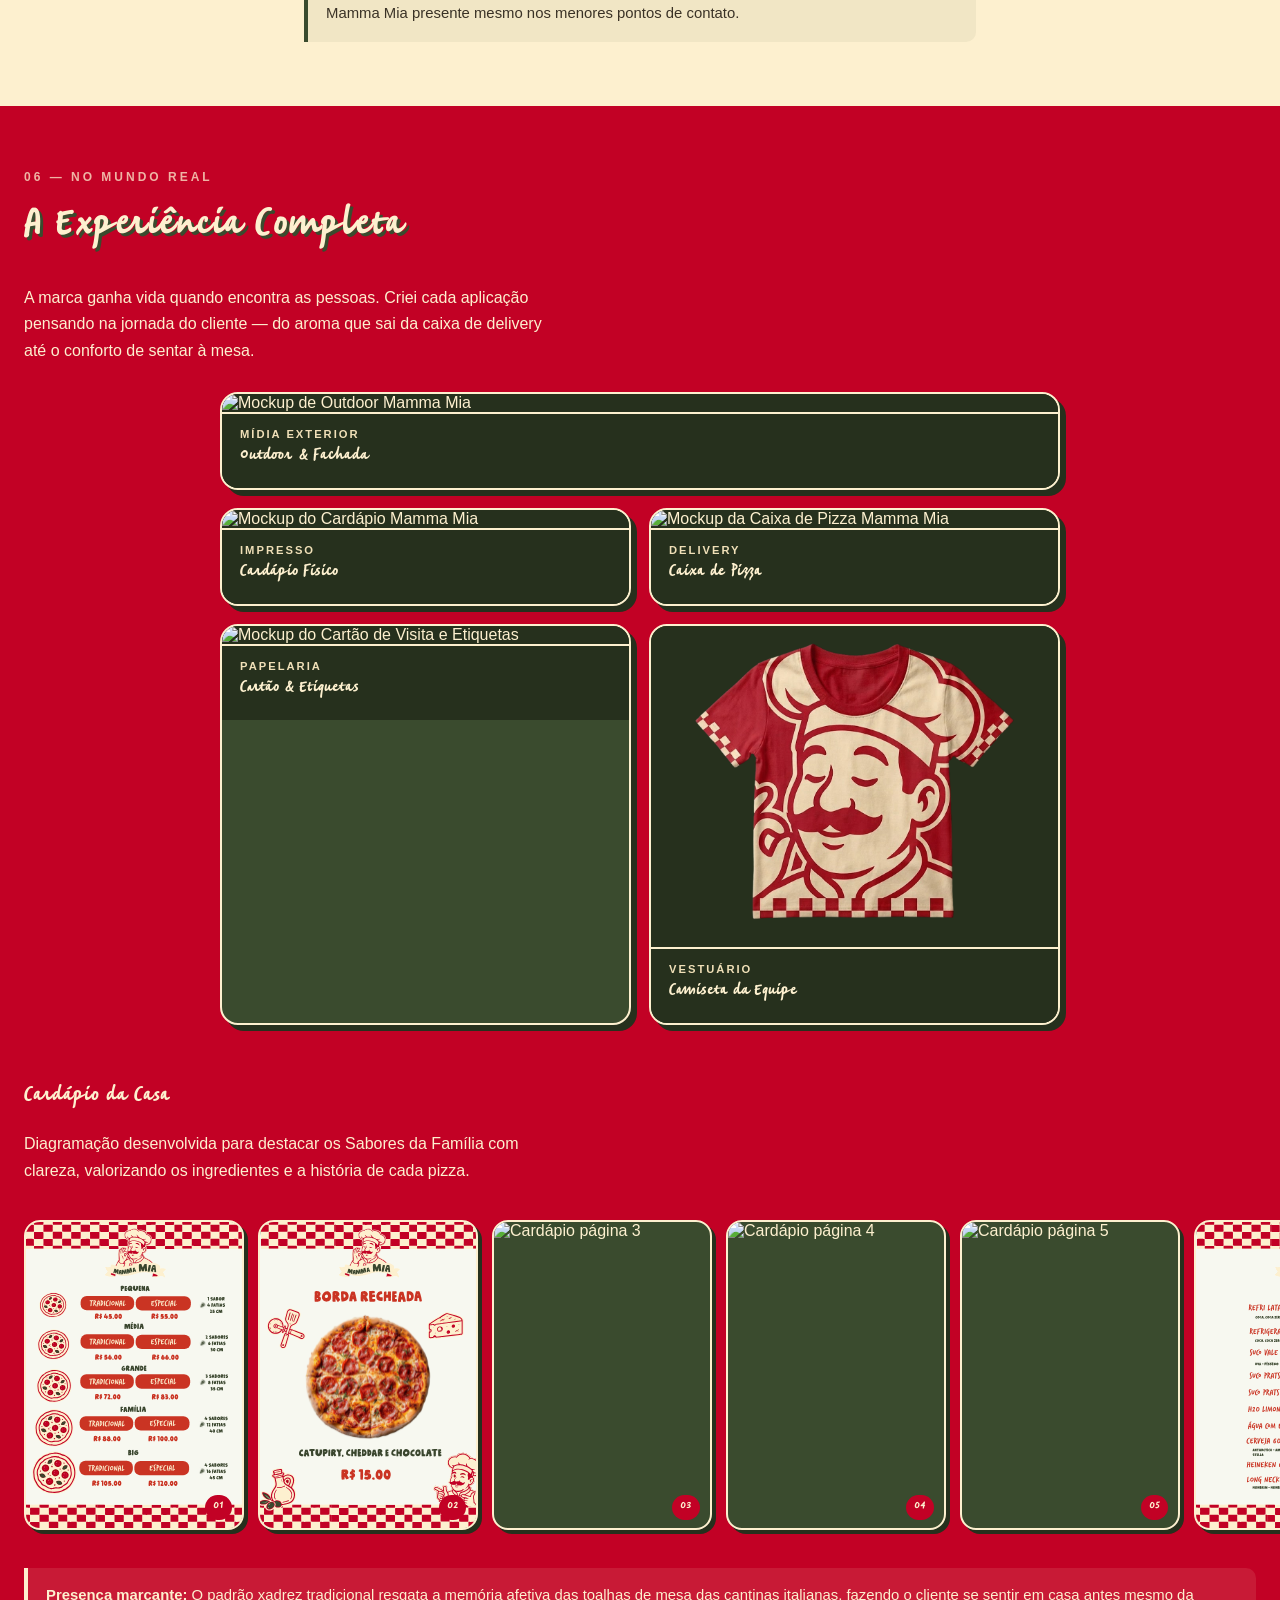
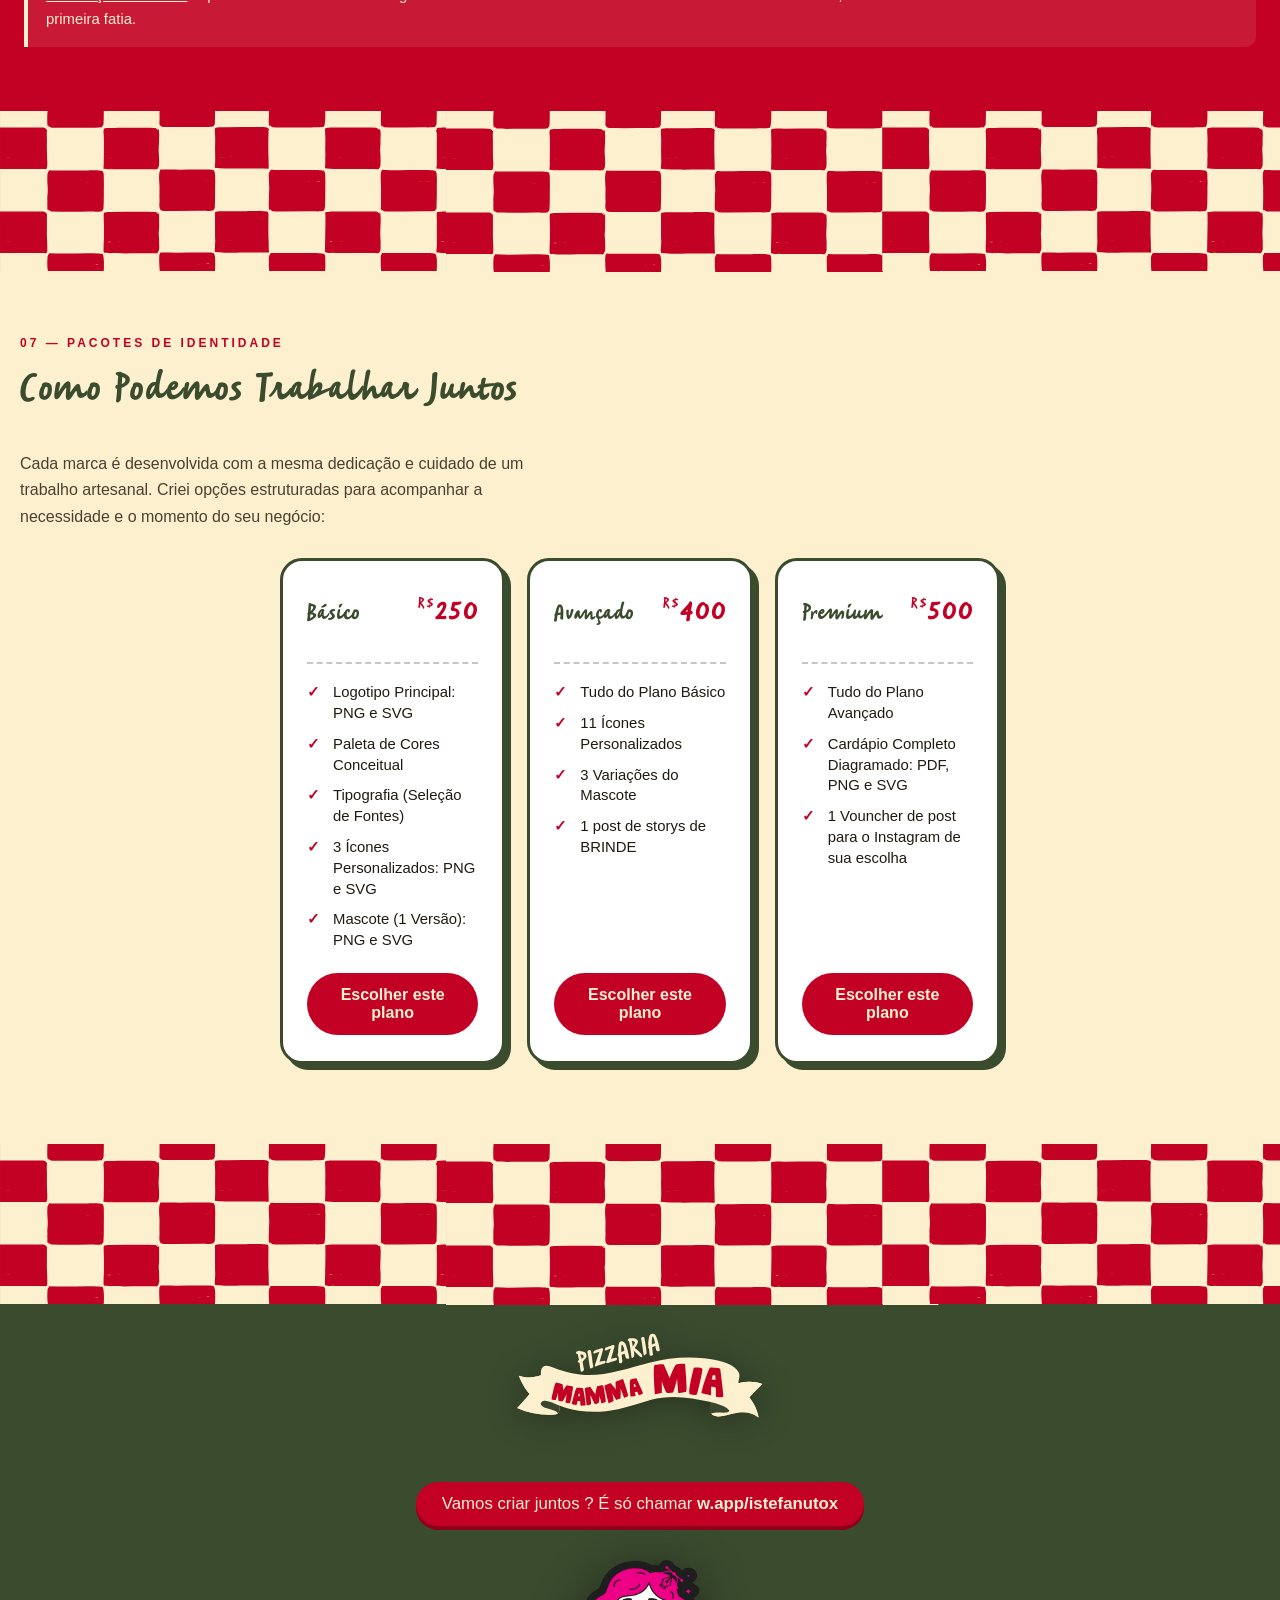
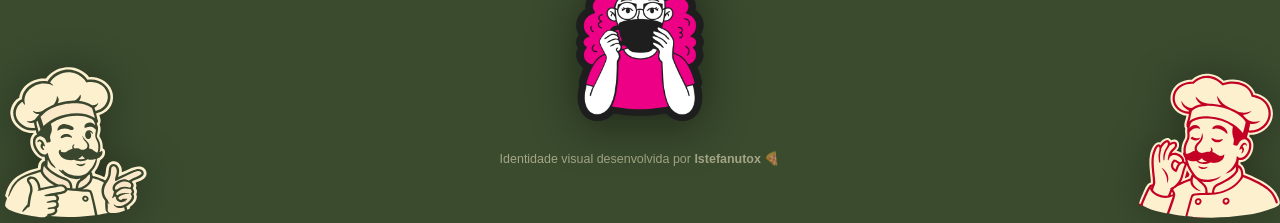
==== commit 9b7a0edd: "Quarta  versão do site de identidade visual" ====
--- a/html/index.html
+++ b/html/index.html
@@ -453,7 +453,7 @@
       </div>
       <ul class="plan-list">
         <li>Tudo do Plano Avançado</li>
-        <li>Cardápio Completo Diagramado</li>
+        <li>Cardápio Completo Diagramado: PDF, PNG e SVG</li>
         <li>1 Vouncher de post para o Instagram de sua escolha</li>
       </ul>
       <a href="#contato" class="plan-cta">Escolher este plano</a>
--- a/css/styles.css
+++ b/css/styles.css
@@ -43,6 +43,26 @@
 }
 
 img{ max-width:100%; display:block; }
+
+/* ============ LOADER ============ */
+#loader {
+  position: fixed; top: 0; left: 0; width: 100%; height: 100%;
+  background: var(--cream); z-index: 9999;
+  display: flex; justify-content: center; align-items: center;
+  transition: opacity 0.6s ease, visibility 0.6s ease;
+}
+#loader.hidden {
+  opacity: 0; visibility: hidden;
+}
+#loader img {
+  width: 150px;
+  animation: spinLoader 1.2s cubic-bezier(0.5, 0.1, 0.5, 0.9) infinite;
+}
+@keyframes spinLoader {
+  0% { transform: rotate(0deg) scale(0.9); }
+  50% { transform: rotate(180deg) scale(1.1); }
+  100% { transform: rotate(360deg) scale(0.9); }
+}
 
 /* ============ PROGRESS BAR ============ */
 .progress-bar{
